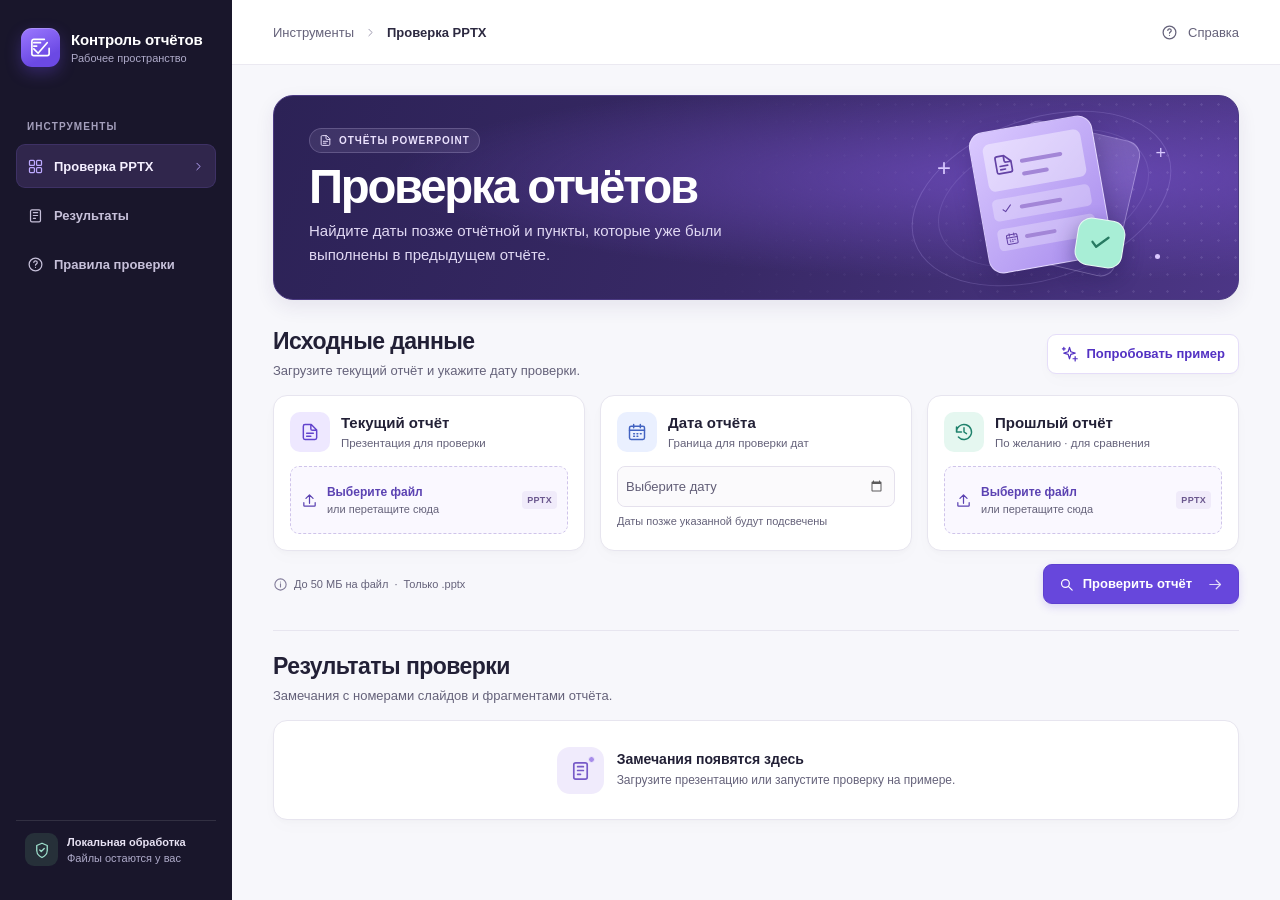
==== Контроль отчётов.html @ 751a4ad4 "Add offline PowerPoint report review tool" ====
<!doctype html>
<html lang="ru">
<head>
  <meta charset="utf-8">
  <meta http-equiv="Content-Security-Policy" content="default-src 'none'; connect-src 'none'; script-src 'sha256-N32vOvZPtybJ+3JKZ0x5IQBNfrmvQlBxA6vQnDsn/Lo=' 'sha256-guZUOxMtVG8axAjBSLu51Pbr4yG8pzBJHx4pkVndAyY=' 'sha256-PibttZZQ6PUr0vAHOK0+ved2ZB+EhBvlBjj4x2EkMNM=' 'sha256-ppg+GyWns87UFIIlRB/pHTzKP+MYL7A2NduscM5mMDg='; style-src 'sha256-43ZGDhK8I2SbNrNu79Yw55/l4Wg43IUhe+WfZuz9qW0='; img-src data:; base-uri 'none'; form-action 'none'">
  <meta name="viewport" content="width=device-width, initial-scale=1">
  <meta name="theme-color" content="#17142a">
  <meta name="description" content="Проверка контрольных сроков, дат и выполненных пунктов в отчётах PowerPoint.">
  <title>Контроль отчётов — проверка PPTX</title>
  <link rel="icon" href="[data-uri]" type="image/svg+xml">
  <style>
:root {
  color-scheme: light;
  font-family: "Inter", "Segoe UI", sans-serif;
  color: #222036;
  background: #f7f7fb;
  --muted: #65627a;
  --purple: #6747dc;
  --purple-dark: #5331c3;
  --line: #e7e5ef;
  --sidebar: #19162b;
  --side-width: 232px;
  --card-shadow: 0 2px 4px #27184905, 0 7px 18px #27184904;
}

*, *::before, *::after { box-sizing: border-box; }
body { margin: 0; min-width: 320px; }
button, input { font: inherit; }
button { cursor: pointer; }
button:disabled { cursor: wait; opacity: .64; }
a { color: inherit; text-decoration: none; }
button, a, input, summary { -webkit-tap-highlight-color: transparent; }
:focus-visible { outline: 3px solid #9375ff; outline-offset: 3px; }
[hidden], .sprite { display: none !important; }
.icon { width: 20px; height: 20px; flex: none; fill: none; stroke: currentColor; stroke-width: 1.75; stroke-linecap: round; stroke-linejoin: round; }
h1, h2, h3, h4, p { margin: 0; }
.skip { position: fixed; z-index: 10; left: 12px; top: 12px; transform: translateY(-150%); padding: 10px 16px; background: white; border-radius: 8px; }
.skip:focus { transform: none; }

.shell { display: grid; grid-template-columns: var(--side-width) minmax(0, 1fr); min-height: 100dvh; }
.sidebar {
  position: sticky;
  top: 0;
  align-self: start;
  min-height: 100dvh;
  display: flex;
  flex-direction: column;
  padding: 28px 16px 22px;
  background: var(--sidebar);
  color: #e5e0f5;
}
.brand { display: flex; align-items: center; gap: 11px; padding: 0 5px; white-space: nowrap; }
.brand-mark { width: 39px; height: 39px; display: grid; place-items: center; border-radius: 11px; color: white; background: linear-gradient(155deg,#9c79ff,#6b49e4 72%); box-shadow: 0 6px 16px #7952ff48, inset 0 1px 0 #ffffff38; }
.brand-mark .icon { width: 23px; height: 23px; }
.brand strong { display: block; font-size: 15px; font-weight: 700; letter-spacing: -.18px; color: #fff; }
.brand small, .sidebar-footer small { display: block; font-size: 11px; margin-top: 4px; color: #afabca; }
.nav-group { margin-top: 54px; }
.nav-group > p { padding-left: 11px; margin-bottom: 12px; font-size: 10px; font-weight: 700; letter-spacing: 1.1px; color: #a5a0bd; }
.nav-group nav { display: grid; gap: 5px; }
.nav-link {
  display: flex;
  align-items: center;
  gap: 10px;
  width: 100%;
  min-height: 44px;
  padding: 0 10px;
  border-radius: 9px;
  border: 1px solid transparent;
  background: transparent;
  color: #c6c0d9;
  text-align: left;
  font-size: 13px;
  font-weight: 550;
}
.nav-link .icon { width: 17px; height: 17px; }
.nav-link:hover { background: #ffffff0a; color: white; }
.nav-link[aria-current] { border-color: #9072ed26; background: #30264c; color: #f4efff; }
.nav-link[aria-current] > .icon:first-child { color: #bdaaff; }
.nav-link .nav-arrow { display: none; width: 13px; height: 13px; margin-left: auto; color: #bdaaff; }
.nav-link[aria-current] .nav-arrow { display: block; }
.sidebar-footer { display: flex; align-items: center; gap: 9px; margin: auto 0 0; padding: 12px 9px; border-top: 1px solid #ffffff1c; }
.sidebar-shield { display: grid; place-items: center; width: 33px; height: 33px; border-radius: 9px; color: #9ee1cd; background: #263039; }
.sidebar-shield .icon { width: 18px; height: 18px; }
.sidebar-footer strong { display: block; font-size: 11px; color: #e7e2f3; }

.workspace { min-width: 0; }
.topbar { display: flex; align-items: center; justify-content: space-between; min-height: 65px; padding: 0 clamp(24px, 3.2vw, 54px); border-bottom: 1px solid #ebe9f1; background: white; }
.breadcrumb, .top-help { display: flex; align-items: center; gap: 10px; color: var(--muted); font-size: 13px; }
.breadcrumb strong { color: #2c2940; font-weight: 650; }
.breadcrumb .icon { width: 13px; height: 13px; color: #9a96ac; }
.top-help { padding: 7px 9px; margin-right: -9px; border: 0; background: transparent; border-radius: 8px; }
.top-help .icon { width: 17px; height: 17px; }
.top-help:hover { background: #f0edfa; color: var(--purple-dark); }
.main-content { max-width: 1380px; padding: 30px clamp(24px, 3.2vw, 54px) 50px; margin: 0 auto; }
.hero {
  position: relative;
  isolation: isolate;
  display: flex;
  min-height: 205px;
  align-items: center;
  overflow: hidden;
  border: 1px solid #4a3982;
  border-radius: 20px;
  padding: 31px 35px;
  background: radial-gradient(ellipse at 82% 40%, #6647b1 0, transparent 60%), linear-gradient(110deg,#2c2256 0%,#382966 50%,#4c3686 100%);
  color: white;
  box-shadow: 0 7px 19px #31215a16;
  scroll-margin-top: 20px;
}
.hero::after { content: ""; position: absolute; inset: 0 0 0 46%; z-index: -1; background: radial-gradient(circle, #e1d6ff 1px, transparent 1.5px) 0 0/17px 17px; mask-image: linear-gradient(100deg, transparent, #0008); opacity: .25; pointer-events: none; }
.hero-copy { max-width: 570px; z-index: 1; }
.hero-label { display: inline-flex; gap: 7px; align-items: center; color: #ece3ff; background: #e9e0ff18; border: 1px solid #e3d5ff35; border-radius: 999px; padding: 5px 9px; font-size: 10px; font-weight: 700; letter-spacing: .95px; }
.hero-label .icon { width: 13px; height: 13px; }
.hero h1 { margin: 10px 0 8px; font-size: clamp(34px, 3.7vw, 55px); line-height: 1.02; font-weight: 750; letter-spacing: -.048em; }
.hero p { max-width: 485px; color: #e1d9f4; font-size: 15px; line-height: 1.6; }
.hero-art { position: absolute; top: 50%; right: 5.5%; width: 279px; height: 194px; transform: translateY(-50%); color: #d8c8ff; pointer-events: none; }
.orbit { position: absolute; border: 1px solid #cbb8ff35; border-radius: 50%; transform: rotate(-19deg); }
.orbit-outer { inset: 17px 9px 16px 1px; }
.orbit-inner { inset: 34px 32px 34px 28px; opacity: .65; }
.art-back { position: absolute; left: 105px; top: 28px; width: 118px; height: 139px; border-radius: 15px; transform: rotate(13deg); border: 1px solid #dacdff64; background: linear-gradient(160deg,#d7c6ff48,#9c7bff16); }
.art-page { position: absolute; left: 72px; top: 22px; width: 125px; height: 143px; display: flex; flex-direction: column; gap: 8px; padding: 12px; border-radius: 15px; transform: rotate(-10deg); border: 1px solid #f0e9ff8c; background: linear-gradient(140deg,#dac9ff,#a78bed); box-shadow: 2px 12px 24px #25164d55; color: #6342a5; }
.art-header { display: flex; flex-wrap: wrap; column-gap: 5px; align-items: center; padding: 9px 7px; min-height: 48px; background: #ffffff67; border-radius: 7px; }
.art-header .icon { width: 23px; height: 23px; }
.art-header i, .art-line i { width: 43px; height: 4px; border-radius: 6px; background: #a386d7; }
.art-header i:last-child { width: 27px; margin: -5px 0 0 28px; }
.art-line { display: flex; gap: 6px; align-items: center; padding: 4px 7px; border-radius: 5px; background: #ffffff46; }
.art-line .icon { width: 14px; height: 14px; }
.art-line:last-child i { width: 32px; }
.art-badge { display: grid; place-items: center; position: absolute; left: 170px; top: 118px; width: 48px; height: 48px; border-radius: 14px; border: 1px solid #ffffffb8; transform: rotate(9deg); color: #277a62; background: #a8eed6; box-shadow: 0 8px 20px #2e235e77; }
.art-badge .icon { width: 26px; height: 26px; stroke-width: 2.15; }
.art-cross { position: absolute; font-size: 24px; font-weight: 300; }
.art-cross-one { left: 31px; top: 53px; }.art-cross-two { right: 19px; top: 42px; font-size: 18px; }
.art-dot { position: absolute; bottom: 36px; right: 25px; width: 5px; height: 5px; border-radius: 50%; background: #dbc8ff; }

.input-section { margin-top: 28px; }
.section-heading { display: flex; align-items: center; justify-content: space-between; gap: 14px; margin-bottom: 15px; }
.section-heading > div { min-width: 0; }
.section-heading h2 { font-size: 23px; line-height: 1.2; font-weight: 740; letter-spacing: -.55px; }
.section-heading p { margin-top: 5px; color: var(--muted); font-size: 13px; line-height: 1.5; overflow-wrap: anywhere; }
.button {
  display: inline-flex;
  gap: 8px;
  align-items: center;
  justify-content: center;
  min-height: 40px;
  border: 1px solid transparent;
  border-radius: 9px;
  padding: 8px 13px;
  white-space: nowrap;
  font-size: 13px;
  line-height: 1.25;
  font-weight: 680;
  transition: background-color .16s ease, box-shadow .16s ease, border-color .16s ease;
}
.button .icon { width: 17px; height: 17px; }
.button-quiet { color: var(--purple-dark); background: #fff; border-color: #e5ddf9; box-shadow: var(--card-shadow); }
.button-quiet:hover { background: #f2ecff; border-color: #cdbaf6; }
.button-primary { color: white; background: var(--purple); border-color: #5e40d0; box-shadow: 0 3px 9px #6747dc36; padding-inline: 14px; }
.button-primary:hover { background: var(--purple-dark); }
.button-primary .run-arrow { margin-left: 7px; opacity: .8; }
.button-plain { color: var(--muted); background: transparent; }
.button-plain:hover { background: #eeebf6; color: #332c50; }
.inputs-grid { display: grid; grid-template-columns: repeat(3, minmax(0,1fr)); gap: 15px; }
.input-card { min-width: 0; padding: 16px; border: 1px solid var(--line); border-radius: 14px; background: white; box-shadow: var(--card-shadow); }
.card-heading { display: flex; gap: 11px; align-items: center; margin-bottom: 14px; }
.card-heading h3 { font-size: 15px; font-weight: 730; line-height: 1.2; }
.card-heading p { margin-top: 4px; color: var(--muted); font-size: 11.5px; line-height: 1.3; }
.tile { display: grid; place-items: center; flex: none; width: 40px; height: 40px; border-radius: 10px; }
.tile-purple { color: #6243cd; background: #eee8ff; }
.tile-blue { color: #4263c1; background: #eaf0ff; }
.tile-teal { color: #1f826c; background: #e5f7f0; }
.tile-orange { color: #a05209; background: #fff1dc; }
.tile-red { color: #b34251; background: #fcebed; }
.file-input { display: none; }
.dropzone, .file-chip {
  display: flex;
  gap: 9px;
  align-items: center;
  width: 100%;
  min-height: 68px;
  padding: 9px 10px;
  border-radius: 9px;
  text-align: left;
}
.dropzone { color: #5b42b2; border: 1px dashed #cfc4ea; background: #faf8ff; }
.dropzone:hover, .dragging .dropzone, .dragging .file-chip { border-color: var(--purple); background: #eee7ff; }
.dropzone strong, .file-chip strong { display: block; font-size: 12px; line-height: 1.25; font-weight: 700; }
.dropzone small, .file-chip small { display: block; color: var(--muted); margin-top: 3px; font-size: 11px; }
.dropzone .drop-icon { width: 17px; height: 17px; }
.format { margin-left: auto; color: #6b588e; background: #f0ebfa; padding: 4px 5px; border-radius: 4px; font-size: 9px; font-weight: 750; letter-spacing: .3px; }
.file-chip { color: #5b42b2; border: 1px solid #dfd5f6; background: #faf8ff; }
.file-chip > span { min-width: 0; flex: 1; }
.file-chip strong { white-space: nowrap; overflow: hidden; text-overflow: ellipsis; }
.icon-button { flex: none; display: grid; place-items: center; width: 30px; height: 30px; padding: 0; border: 0; border-radius: 7px; color: var(--muted); background: transparent; }
.icon-button:hover { color: #3f285f; background: #ebe3fb; }
.icon-button .icon { width: 17px; height: 17px; }
.input-error { margin-top: 8px; color: #a12b42; font-size: 12px; line-height: 1.4; }
.skip-file { margin-top: 5px; padding: 3px 0; border: 0; color: var(--purple-dark); background: transparent; text-decoration: underline; font-size: 12px; }
.has-error { border-color: #ecb9c1; }
.date-wrap { position: relative; }
.date-wrap input {
  width: 100%;
  min-height: 41px;
  padding: 6px 9px;
  border: 1px solid #e5e1ed;
  border-radius: 8px;
  color: #2c2841;
  background: #fbfafc;
  font-size: 13px;
  font-weight: 650;
}
.date-wrap input::-webkit-calendar-picker-indicator { opacity: .63; cursor: pointer; }
.date-placeholder { position: absolute; inset: 1px 34px 1px 1px; display: flex; align-items: center; padding: 0 8px; pointer-events: none; border-radius: 8px; color: #625e77; background: #fbfafc; font-size: 13px; }
.has-value .date-placeholder, .date-wrap:focus-within .date-placeholder { display: none; }
.date-hint { margin-top: 7px; color: var(--muted); font-size: 11px; line-height: 1.4; }
.form-actions { display: flex; align-items: center; justify-content: space-between; gap: 12px; margin-top: 13px; }
.form-actions > p { display: flex; flex-wrap: wrap; gap: 6px; align-items: center; color: var(--muted); font-size: 11px; }
.form-actions > p .icon { width: 15px; height: 15px; color: #817b99; }
.action-buttons { display: flex; align-items: center; gap: 5px; }
.form-status { margin-top: 10px; color: var(--muted); text-align: right; font-size: 12px; }
.form-status.error { color: #a12b42; }
.is-busy .run-arrow { animation: nudge .8s alternate infinite; }
@keyframes nudge { to { transform: translateX(4px); } }

.results-section { margin-top: 26px; padding-top: 22px; border-top: 1px solid var(--line); scroll-margin-top: 18px; }
.empty-state { display: flex; min-height: 100px; align-items: center; justify-content: center; gap: 13px; padding: 16px; border: 1px solid var(--line); border-radius: 14px; background: white; box-shadow: var(--card-shadow); }
.empty-icon { position: relative; display: grid; place-items: center; flex: none; width: 47px; height: 47px; border-radius: 13px; color: #775ac8; background: #f0ebfc; }
.empty-icon .icon { width: 23px; height: 23px; }
.empty-icon i { position: absolute; top: 9px; right: 9px; width: 7px; height: 7px; border: 1px solid #f0ebfc; border-radius: 50%; background: #a78cea; }
.empty-state strong { font-size: 14px; font-weight: 710; }
.empty-state p { margin-top: 4px; color: var(--muted); font-size: 12px; line-height: 1.45; }
.empty-success { margin-top: 13px; }
.empty-success .empty-icon { background: #e5f7f0; color: #23795e; }
.stats-grid { display: grid; grid-template-columns: repeat(4, minmax(0, 1fr)); gap: 11px; }
.stat { display: flex; gap: 10px; align-items: center; min-width: 0; padding: 12px; border: 1px solid var(--line); border-radius: 12px; background: white; box-shadow: var(--card-shadow); }
.stat .tile { width: 37px; height: 37px; }
.stat .icon { width: 18px; height: 18px; }
.stat-content { min-width: 0; }
.stat-content strong { display: block; font-size: 22px; line-height: 1.05; font-variant-numeric: tabular-nums; letter-spacing: -.5px; }
.stat-content span { display: block; margin-top: 4px; color: var(--muted); font-size: 11px; line-height: 1.25; }
.notice { display: flex; gap: 8px; align-items: flex-start; margin-top: 10px; padding: 9px 11px; border: 1px solid #e8e3f4; border-radius: 8px; color: #5e5576; background: #f4f0fb; font-size: 12px; line-height: 1.5; }
.notice .icon { width: 17px; height: 17px; color: #7559ae; }
.results-toolbar { display: flex; flex-wrap: wrap; justify-content: space-between; gap: 10px; margin-top: 17px; }
.filters { display: flex; flex-wrap: wrap; gap: 6px; }
.filter { display: inline-flex; gap: 6px; align-items: center; min-height: 34px; padding: 6px 8px; border: 1px solid var(--line); border-radius: 7px; background: white; color: #544d67; font-size: 11px; font-weight: 650; }
.filter span { padding: 2px 5px; border-radius: 4px; background: #edeaf4; color: #635976; font-size: 10px; font-variant-numeric: tabular-nums; }
.filter:hover, .filter[aria-pressed="true"] { border-color: #d1c0f7; background: #efe8ff; color: var(--purple-dark); }
.filter[aria-pressed="true"] span { background: #e2d6fc; color: var(--purple-dark); }
.search-box { display: flex; align-items: center; gap: 7px; min-height: 34px; padding: 0 8px; border: 1px solid var(--line); border-radius: 7px; color: #665c7e; background: white; }
.search-box:focus-within { outline: 2px solid #9375ff; }
.search-box .icon { width: 15px; height: 15px; }
.search-box input { width: 160px; min-width: 0; border: 0; padding: 5px 0; outline: 0; background: transparent; color: #2e2740; font-size: 12px; }
.findings-count { margin: 11px 0 7px; color: var(--muted); font-size: 11px; }
.slide-group { margin-bottom: 11px; overflow: hidden; border: 1px solid var(--line); border-radius: 11px; background: white; box-shadow: var(--card-shadow); }
.slide-heading { display: flex; gap: 9px; align-items: center; padding: 10px 13px; border-bottom: 1px solid #eeeaf3; background: #fcfbfe; font-size: 13px; line-height: 1.35; }
.slide-number { flex: none; padding: 3px 6px; border-radius: 5px; color: #5e42b0; background: #f0eafd; font-size: 10px; font-weight: 750; }
.slide-title { min-width: 0; overflow-wrap: anywhere; }
.finding { display: flex; align-items: flex-start; gap: 11px; padding: 12px 13px; }
.finding + .finding { border-top: 1px solid #f0edf5; }
.finding .tile { width: 32px; height: 32px; border-radius: 8px; }
.finding .tile .icon { width: 17px; height: 17px; }
.finding-content { flex: 1; min-width: 0; }
.finding-heading { display: flex; flex-wrap: wrap; gap: 4px 8px; align-items: baseline; margin: 1px 0 6px; }
.finding-heading h4 { font-size: 13px; font-weight: 720; }
.finding-subject { color: #6943bd; font-size: 12px; overflow-wrap: anywhere; }
.source { color: var(--muted); font-size: 11px; }
.excerpt { padding: 7px 9px; border: 1px solid #efecf5; border-radius: 6px; color: #484155; background: #faf9fc; font-size: 12px; line-height: 1.6; white-space: pre-wrap; overflow-wrap: anywhere; }
mark { padding: 1px 2px; border-radius: 3px; font-weight: 720; }
.mark-orange { background: #ffe7b6; color: #7b4207; }
.mark-purple { background: #ebdfff; color: #542ba1; }
.mark-red { background: #fbdde4; color: #9e2540; }
.finding-note { margin: 6px 0 0; color: var(--muted); font-size: 11px; }
.evidence { margin-top: 6px; color: #6047a0; font-size: 11px; }
.evidence summary { cursor: pointer; width: fit-content; line-height: 1.6; }
.evidence .icon { width: 12px; height: 12px; margin: 0 4px; vertical-align: -2px; }
.evidence-text { margin-top: 5px; padding: 6px 8px; border-left: 2px solid #daccf7; color: #514764; background: #f9f6fd; overflow-wrap: anywhere; }

dialog { width: min(540px, calc(100% - 30px)); max-height: 90dvh; padding: 0; border: 1px solid var(--line); border-radius: 17px; color: #272139; box-shadow: 0 18px 80px #22183150; }
dialog::backdrop { background: #17132675; }
.dialog-heading { display: flex; gap: 11px; align-items: center; padding: 16px 20px; border-bottom: 1px solid var(--line); }
.dialog-heading h2 { flex: 1; font-size: 19px; }
.dialog-body { display: grid; gap: 6px; padding: 15px 20px; }
.dialog-body h3 { font-size: 14px; }
.dialog-body p { margin-bottom: 7px; color: #575168; font-size: 13px; line-height: 1.55; }
.dialog-actions { display: flex; justify-content: flex-end; padding: 0 20px 16px; }

@media (max-width: 1180px) {
  :root { --side-width: 201px; }
  .sidebar { padding-inline: 12px; }
  .hero-art { right: 2%; }
  .hero-copy { max-width: 72%; }
  .input-card { padding: 13px; }
  .format { display: none; }
}
@media (max-width: 930px) {
  :root { --side-width: 62px; }
  .sidebar { padding-inline: 8px; }
  .brand { justify-content: center; padding: 0; }
  .brand > span + span, .nav-group > p, .nav-link span, .nav-link[aria-current] .nav-arrow, .sidebar-footer > span + span { display: none; }
  .nav-link { justify-content: center; padding: 0; }
  .sidebar-footer { justify-content: center; padding-inline: 0; }
  .hero-art { transform: translateY(-50%) scale(.88); transform-origin: right center; }
}
@media (max-width: 700px) {
  .shell { display: block; }
  .sidebar { display: none; }
  .topbar { min-height: 53px; padding-inline: 16px; }
  .main-content { padding: 18px 16px 30px; }
  .hero { min-height: 171px; padding: 22px 19px; border-radius: 15px; }
  .hero-art { right: -14px; opacity: .7; transform: translateY(-50%) scale(.65); }
  .hero h1 { font-size: 36px; }
  .hero p { font-size: 13px; }
  .inputs-grid { grid-template-columns: repeat(2,minmax(0,1fr)); gap: 10px; }
  #previous-card { grid-column: 1/-1; }
  .stats-grid { grid-template-columns: repeat(2,minmax(0,1fr)); gap: 7px; }
}
@media (max-width: 460px) {
  .hero-art { display: none; }
  .hero-copy { max-width: 100%; }
  .inputs-grid { grid-template-columns: minmax(0,1fr); }
  .section-heading { align-items: flex-start; flex-wrap: wrap; }
  .section-heading h2 { font-size: 21px; }
  .form-actions { align-items: flex-end; flex-wrap: wrap; }
  .action-buttons { margin-left: auto; }
  .format { display: inline; }
}
@media (prefers-reduced-motion: reduce) {
  *, *::before, *::after { transition: none !important; animation: none !important; }
}
</style>
</head>
<body>
  <svg class="sprite" xmlns="http://www.w3.org/2000/svg" aria-hidden="true">
    <symbol id="logo" viewBox="0 0 24 24"><path d="M5 13.5 9.5 18 19 7M5 7h7M5 10.5h3"/><path d="M16 3.5H5a2 2 0 0 0-2 2v13a2 2 0 0 0 2 2h14a2 2 0 0 0 2-2V13"/></symbol>
    <symbol id="dashboard" viewBox="0 0 24 24"><rect x="3.5" y="3.5" width="7" height="7" rx="1.4"/><rect x="13.5" y="3.5" width="7" height="7" rx="1.4"/><rect x="3.5" y="13.5" width="7" height="7" rx="1.4"/><rect x="13.5" y="13.5" width="7" height="7" rx="1.4"/></symbol>
    <symbol id="results-icon" viewBox="0 0 24 24"><rect x="5" y="4" width="14" height="17" rx="2"/><path d="M9 8h6M9 12h6M9 16h3"/></symbol>
    <symbol id="help" viewBox="0 0 24 24"><circle cx="12" cy="12" r="9"/><path d="M9.6 9a2.4 2.4 0 0 1 4.8.4c0 1.7-2.4 1.9-2.4 3.6m0 3h.01"/></symbol>
    <symbol id="shield" viewBox="0 0 24 24"><path d="M12 22s7-3 7-9.5V6l-7-3-7 3v6.5C5 19 12 22 12 22Z"/><path d="m9 12 2 2 4-4"/></symbol>
    <symbol id="chevron" viewBox="0 0 24 24"><path d="m9 6 6 6-6 6"/></symbol>
    <symbol id="chevron-down" viewBox="0 0 24 24"><path d="m6 9 6 6 6-6"/></symbol>
    <symbol id="file" viewBox="0 0 24 24"><path d="M13.5 3H6a2 2 0 0 0-2 2v14a2 2 0 0 0 2 2h12a2 2 0 0 0 2-2V9.5ZM13 3v5a2 2 0 0 0 2 2h5M8 13.5h8M8 17h5"/></symbol>
    <symbol id="history" viewBox="0 0 24 24"><path d="M3 12a9 9 0 1 1 2.3 6M3 6v6h6m3-5v5l3 2"/></symbol>
    <symbol id="calendar" viewBox="0 0 24 24"><rect x="3" y="5" width="18" height="16" rx="2"/><path d="M16 3v4M8 3v4M3 10h18m-13 4h1m3 0h1m3 0h1m-9 3h1m3 0h1"/></symbol>
    <symbol id="upload" viewBox="0 0 24 24"><path d="M12 16V4M7 9l5-5 5 5M4 15v4a1 1 0 0 0 1 1h14a1 1 0 0 0 1-1v-4"/></symbol>
    <symbol id="spark" viewBox="0 0 24 24"><path d="m12 2 1.9 6.1L20 10l-6.1 1.9L12 18l-1.9-6.1L4 10l6.1-1.9L12 2ZM20 15v6m-3-3h6M4 2v4M2 4h4"/></symbol>
    <symbol id="arrow" viewBox="0 0 24 24"><path d="M4 12h15m-6-6 6 6-6 6"/></symbol>
    <symbol id="check" viewBox="0 0 24 24"><path d="m5 12 4 4L19 6"/></symbol>
    <symbol id="close" viewBox="0 0 24 24"><path d="m6 6 12 12M6 18 18 6"/></symbol>
    <symbol id="search" viewBox="0 0 24 24"><circle cx="10.5" cy="10.5" r="5.5"/><path d="m15 15 5 5"/></symbol>
    <symbol id="download" viewBox="0 0 24 24"><path d="M12 3v12m-5-5 5 5 5-5M4 16v4h16v-4"/></symbol>
    <symbol id="warning" viewBox="0 0 24 24"><path d="M10.3 4.5a2 2 0 0 1 3.4 0l7.1 12.2a2 2 0 0 1-1.7 3H4.9a2 2 0 0 1-1.7-3ZM12 9v4m0 3.5h.01"/></symbol>
    <symbol id="repeat" viewBox="0 0 24 24"><path d="M19 10V7a2 2 0 0 0-2-2H5m3-3L5 5l3 3m-3 6v3a2 2 0 0 0 2 2h12m-3-3 3 3-3 3"/></symbol>
    <symbol id="slides" viewBox="0 0 24 24"><rect x="6.5" y="6.5" width="14" height="14" rx="2"/><path d="M16 3.5H5.5a2 2 0 0 0-2 2V16M10 11h7m-7 4h5"/></symbol>
    <symbol id="external" viewBox="0 0 24 24"><path d="M6 18 18 6M8 6h10v10"/></symbol>
    <symbol id="info" viewBox="0 0 24 24"><circle cx="12" cy="12" r="9"/><path d="M12 11v5m0-8h.01"/></symbol>
  </svg>
  <a class="skip" href="#main">К основному содержанию</a>
  <div class="shell">
    <aside class="sidebar" aria-label="Меню">
      <a class="brand" href="#check" aria-label="Контроль отчётов">
        <span class="brand-mark"><svg class="icon"><use href="#logo"/></svg></span>
        <span><strong>Контроль отчётов</strong><small>Рабочее пространство</small></span>
      </a>
      <div class="nav-group">
        <p>ИНСТРУМЕНТЫ</p>
        <nav aria-label="Разделы">
          <a class="nav-link" href="#check" aria-label="Проверка PPTX" aria-current="location"><svg class="icon"><use href="#dashboard"/></svg><span>Проверка PPTX</span><svg class="icon nav-arrow"><use href="#chevron"/></svg></a>
          <a class="nav-link" href="#results" aria-label="Результаты"><svg class="icon"><use href="#results-icon"/></svg><span>Результаты</span><svg class="icon nav-arrow"><use href="#chevron"/></svg></a>
          <button class="nav-link" type="button" data-help aria-label="Правила проверки"><svg class="icon"><use href="#help"/></svg><span>Правила проверки</span></button>
        </nav>
      </div>
      <div class="sidebar-footer">
        <span class="sidebar-shield"><svg class="icon"><use href="#shield"/></svg></span>
        <span><strong>Локальная обработка</strong><small>Файлы остаются у вас</small></span>
      </div>
    </aside>

    <div class="workspace">
      <header class="topbar">
        <div class="breadcrumb"><span>Инструменты</span><svg class="icon"><use href="#chevron"/></svg><strong>Проверка PPTX</strong></div>
        <button class="top-help" type="button" data-help><svg class="icon"><use href="#help"/></svg><span>Справка</span></button>
      </header>
      <main id="main" class="main-content">
        <section id="check" class="hero" aria-labelledby="page-title">
          <div class="hero-copy">
            <span class="hero-label"><svg class="icon"><use href="#file"/></svg> ОТЧЁТЫ POWERPOINT</span>
            <h1 id="page-title">Проверка отчётов</h1>
            <p>Найдите даты позже отчётной и пункты, которые уже были выполнены в предыдущем отчёте.</p>
          </div>
          <div class="hero-art" aria-hidden="true">
            <div class="orbit orbit-outer"></div><div class="orbit orbit-inner"></div>
            <span class="art-cross art-cross-one">+</span><span class="art-cross art-cross-two">+</span><span class="art-dot"></span>
            <div class="art-back"></div>
            <div class="art-page">
              <span class="art-header"><svg class="icon"><use href="#file"/></svg><i></i><i></i></span>
              <span class="art-line"><svg class="icon"><use href="#check"/></svg><i></i></span>
              <span class="art-line"><svg class="icon"><use href="#calendar"/></svg><i></i></span>
            </div>
            <div class="art-badge"><svg class="icon"><use href="#check"/></svg></div>
          </div>
        </section>

        <section class="input-section" aria-labelledby="inputs-title">
          <div class="section-heading">
            <div><h2 id="inputs-title">Исходные данные</h2><p>Загрузите текущий отчёт и укажите дату проверки.</p></div>
            <button id="demo" class="button button-quiet" type="button"><svg class="icon"><use href="#spark"/></svg> Попробовать пример</button>
          </div>
          <form id="review-form">
            <div class="inputs-grid">
              <div class="input-card" id="current-card">
                <div class="card-heading">
                  <span class="tile tile-purple"><svg class="icon"><use href="#file"/></svg></span>
                  <div><h3 id="current-title">Текущий отчёт</h3><p>Презентация для проверки</p></div>
                </div>
                <input class="file-input" type="file" id="current-file" accept=".pptx,application/vnd.openxmlformats-officedocument.presentationml.presentation" aria-labelledby="current-title">
                <button type="button" class="dropzone" id="current-drop" aria-label="Выбрать текущий отчёт">
                  <svg class="icon drop-icon"><use href="#upload"/></svg>
                  <span><strong>Выберите файл</strong><small>или перетащите сюда</small></span>
                  <span class="format">PPTX</span>
                </button>
                <div class="file-chip" id="current-chip" hidden>
                  <svg class="icon"><use href="#file"/></svg><span><strong id="current-name"></strong><small id="current-meta"></small></span>
                  <button class="icon-button" type="button" id="current-remove" aria-label="Удалить текущий отчёт"><svg class="icon"><use href="#close"/></svg></button>
                </div>
                <p class="input-error" id="current-error" role="alert" hidden></p>
              </div>

              <div class="input-card" id="date-card">
                <div class="card-heading">
                  <span class="tile tile-blue"><svg class="icon"><use href="#calendar"/></svg></span>
                  <div><h3><label for="report-date">Дата отчёта</label></h3><p>Граница для проверки дат</p></div>
                </div>
                <div class="date-wrap">
                  <input type="date" id="report-date" min="1900-01-01" max="9999-12-31" required aria-describedby="date-hint">
                  <span class="date-placeholder" aria-hidden="true">Выберите дату</span>
                </div>
                <p class="date-hint" id="date-hint">Даты позже указанной будут подсвечены</p>
              </div>

              <div class="input-card" id="previous-card">
                <div class="card-heading">
                  <span class="tile tile-teal"><svg class="icon"><use href="#history"/></svg></span>
                  <div><h3 id="previous-title">Прошлый отчёт</h3><p>По желанию · для сравнения</p></div>
                </div>
                <input class="file-input" type="file" id="previous-file" accept=".pptx,application/vnd.openxmlformats-officedocument.presentationml.presentation" aria-labelledby="previous-title">
                <button type="button" class="dropzone" id="previous-drop" aria-label="Выбрать прошлый отчёт">
                  <svg class="icon drop-icon"><use href="#upload"/></svg>
                  <span><strong>Выберите файл</strong><small>или перетащите сюда</small></span>
                  <span class="format">PPTX</span>
                </button>
                <div class="file-chip" id="previous-chip" hidden>
                  <svg class="icon"><use href="#file"/></svg><span><strong id="previous-name"></strong><small id="previous-meta"></small></span>
                  <button class="icon-button" type="button" id="previous-remove" aria-label="Удалить прошлый отчёт"><svg class="icon"><use href="#close"/></svg></button>
                </div>
                <p class="input-error" id="previous-error" role="alert" hidden></p>
                <button id="previous-skip" class="skip-file" type="button" hidden>Пропустить сравнение</button>
              </div>
            </div>
            <div class="form-actions">
              <p><svg class="icon"><use href="#info"/></svg> До 50 МБ на файл <span aria-hidden="true">·</span> Только .pptx</p>
              <div class="action-buttons">
                <button id="reset" type="button" class="button button-plain" hidden>Сбросить</button>
                <button id="run" type="submit" class="button button-primary"><svg class="icon"><use href="#search"/></svg> Проверить отчёт <svg class="icon run-arrow"><use href="#arrow"/></svg></button>
              </div>
            </div>
            <p id="form-status" class="form-status" role="status" hidden></p>
          </form>
        </section>

        <section id="results" class="results-section" aria-labelledby="results-title">
          <div class="section-heading">
            <div><h2 id="results-title" tabindex="-1">Результаты проверки</h2><p id="results-caption">Замечания с номерами слайдов и фрагментами отчёта.</p></div>
            <button id="export" class="button button-quiet" type="button" hidden><svg class="icon"><use href="#download"/></svg> Скачать CSV</button>
          </div>
          <div class="empty-state" id="initial-results">
            <span class="empty-icon"><svg class="icon"><use href="#results-icon"/></svg><i></i></span>
            <div><strong>Замечания появятся здесь</strong><p>Загрузите презентацию или запустите проверку на примере.</p></div>
          </div>
          <div id="report-results" hidden></div>
        </section>
      </main>
    </div>
  </div>

  <dialog id="help-dialog" aria-labelledby="help-title">
    <div class="dialog-heading"><span class="tile tile-purple"><svg class="icon"><use href="#help"/></svg></span><h2 id="help-title">Правила проверки</h2><form method="dialog"><button class="icon-button" aria-label="Закрыть справку"><svg class="icon"><use href="#close"/></svg></button></form></div>
    <div class="dialog-body">
      <h3>Даты</h3>
      <p>Проверяются даты в тексте слайдов и таблицах. Поддерживаются форматы 12.11.2026, 12/11/26, 2026-11-12 и 12 ноября 2026. Для дат без года рядом с «КС», «Срок» или «Дата», в столбце сроков или с названием месяца используется год отчёта. Двузначный год считается годом XXI века.</p>
      <h3>Выполненные пункты</h3>
      <p>Загрузите прошлый отчёт, чтобы найти повторные пункты со статусом «Выполнено», «Завершено», «Исполнено» или «Закрыто». Сравнение идёт по ID либо по точному названию без учёта регистра и знаков препинания. Для таблиц желательно использовать отдельные столбцы «ID», «Задача» и «Статус».</p>
      <h3>Область проверки</h3>
      <p>Инструмент читает редактируемый текст слайдов и таблиц. Текст на изображениях, в диаграммах, SmartArt и заметках PowerPoint требует ручной проверки.</p>
    </div>
    <form class="dialog-actions" method="dialog"><button class="button button-primary">Готово</button></form>
  </dialog>
<script>
(function () {
  'use strict';

  const decoder = new TextDecoder('utf-8', { fatal: true });
  const parser = new DOMParser();
  const maxXmlSize = 8 * 1024 * 1024;
  const maxTotalXmlSize = 48 * 1024 * 1024;

  function archiveError() {
    return new Error('Не удалось прочитать структуру PPTX. Откройте файл в PowerPoint и сохраните его заново.');
  }

  function indexArchive(buffer) {
    const view = new DataView(buffer);
    let end = view.byteLength - 22;
    for (; end >= Math.max(0, view.byteLength - 65557); end--) {
      if (view.getUint32(end, true) === 0x06054b50 && end + 22 + view.getUint16(end + 20, true) === view.byteLength) break;
    }
    if (end < Math.max(0, view.byteLength - 65557)) throw archiveError();
    const count = view.getUint16(end + 10, true);
    const start = view.getUint32(end + 16, true);
    const directoryEnd = start + view.getUint32(end + 12, true);
    if (view.getUint32(end + 4, true) || view.getUint16(end + 8, true) !== count || directoryEnd > end) throw archiveError();

    const entries = new Map();
    let offset = start;
    for (let i = 0; i < count; i++) {
      if (offset + 46 > directoryEnd || view.getUint32(offset, true) !== 0x02014b50) throw archiveError();
      const nameSize = view.getUint16(offset + 28, true);
      const next = offset + 46 + nameSize + view.getUint16(offset + 30, true) + view.getUint16(offset + 32, true);
      if (next > directoryEnd) throw archiveError();
      const name = new TextDecoder().decode(new Uint8Array(buffer, offset + 46, nameSize));
      entries.set(name, {
        flags: view.getUint16(offset + 8, true),
        method: view.getUint16(offset + 10, true),
        compressedSize: view.getUint32(offset + 20, true),
        size: view.getUint32(offset + 24, true),
        offset: view.getUint32(offset + 42, true)
      });
      offset = next;
    }

    let totalSize = 0;
    return async function readXml(name) {
      const entry = entries.get(name);
      if (!entry || entry.flags & 1 || entry.offset + 30 > start || view.getUint32(entry.offset, true) !== 0x04034b50) throw archiveError();
      totalSize += entry.size;
      if (entry.size > maxXmlSize || totalSize > maxTotalXmlSize) throw new Error('В презентации слишком много текстовых данных. Разделите её на несколько файлов.');
      const dataOffset = entry.offset + 30 + view.getUint16(entry.offset + 26, true) + view.getUint16(entry.offset + 28, true);
      if (dataOffset + entry.compressedSize > start) throw archiveError();
      const compressed = new Uint8Array(buffer, dataOffset, entry.compressedSize);
      let data = compressed;
      if (entry.method === 8) {
        let inflater;
        try {
          inflater = new DecompressionStream('deflate-raw');
        } catch {
          throw new Error('Для открытия PPTX нужен актуальный Chrome, Edge, Firefox или Safari.');
        }
        const reader = new Blob([compressed]).stream().pipeThrough(inflater).getReader();
        data = new Uint8Array(entry.size);
        let written = 0;
        while (true) {
          const { done, value } = await reader.read();
          if (done) break;
          if (written + value.length > data.length) {
            await reader.cancel();
            throw archiveError();
          }
          data.set(value, written);
          written += value.length;
        }
        if (written !== data.length) throw archiveError();
      } else if (entry.method !== 0 || data.length !== entry.size) {
        throw archiveError();
      }
      let xml;
      try {
        const utf16 = data[0] === 0xff && data[1] === 0xfe ? 'utf-16le' : data[0] === 0xfe && data[1] === 0xff ? 'utf-16be' : '';
        xml = (utf16 ? new TextDecoder(utf16, { fatal: true }) : decoder).decode(data);
      } catch {
        throw archiveError();
      }
      if (/<!DOCTYPE/i.test(xml)) throw archiveError();
      const doc = parser.parseFromString(xml, 'application/xml');
      if (doc.getElementsByTagNameNS('*', 'parsererror').length) throw archiveError();
      return doc.documentElement;
    };
  }

  function children(node, name) {
    return Array.from(node?.children || []).filter(child => child.localName === name);
  }

  function first(node, name) {
    return children(node, name)[0];
  }

  function resolvePart(base, target) {
    const url = new URL(target, 'https://pptx.invalid/' + base);
    if (url.origin !== 'https://pptx.invalid' || url.search || url.hash) throw archiveError();
    return decodeURIComponent(url.pathname.slice(1));
  }

  function readParagraph(node) {
    return Array.from(node.children, child => {
      if (child.localName === 'br') return '\n';
      if (child.localName === 'tab') return '\t';
      if (['r', 'fld'].includes(child.localName)) return first(child, 't')?.textContent || '';
      return '';
    }).join('').trim();
  }

  function readText(body) {
    return children(body, 'p').flatMap(p => readParagraph(p).split('\n')).map(text => text.trim()).filter(Boolean);
  }

  function makeSlide(root, number) {
    const tree = first(first(root, 'cSld'), 'spTree');
    if (root.localName !== 'sld' || !tree) throw archiveError();
    const blocks = [];
    const tables = [];
    let title = '';
    let titleBlock;

    function visit(container) {
      for (const shape of container.children) {
        if (shape.localName === 'grpSp' || shape.localName === 'Choice' || shape.localName === 'Fallback') {
          visit(shape);
        } else if (shape.localName === 'AlternateContent') {
          const branch = first(shape, 'Choice') || first(shape, 'Fallback');
          if (branch) visit(branch);
        } else if (shape.localName === 'sp' || shape.localName === 'cxnSp') {
          const lines = readText(first(shape, 'txBody'));
          if (!lines.length) continue;
          const properties = first(first(shape, 'nvSpPr'), 'nvPr');
          const type = first(properties, 'ph')?.getAttribute('type');
          const block = { lines };
          if (!title && (type === 'title' || type === 'ctrTitle')) {
            title = lines.join(' ');
            titleBlock = block;
          }
          blocks.push(block);
        } else if (shape.localName === 'graphicFrame') {
          const table = first(first(first(shape, 'graphic'), 'graphicData'), 'tbl');
          if (!table) continue;
          const rows = children(table, 'tr').map(row => children(row, 'tc').map(cell => {
            const merged = ['hMerge', 'vMerge'].some(key => ['1', 'true'].includes(cell.getAttribute(key)));
            return merged ? '' : readText(first(cell, 'txBody')).join(' ');
          }));
          tables.push(rows);
        }
      }
    }

    visit(tree);
    if (!title && blocks.length && blocks[0].lines.length === 1 && blocks[0].lines[0].length <= 100) {
      title = blocks[0].lines[0];
    }
    return { number, title, blocks, tables, titleBlock };
  }

  async function read(file) {
    if (!/\.pptx$/i.test(file.name)) throw new Error('Выберите файл с расширением .pptx.');
    if (file.size > 50 * 1024 * 1024) throw new Error('Максимальный размер одного файла — 50 МБ.');
    try {
      const readXml = indexArchive(await file.arrayBuffer());
      const packageRelationships = await readXml('_rels/.rels');
      const office = children(packageRelationships, 'Relationship').find(rel => rel.getAttribute('Type')?.endsWith('/officeDocument'));
      if (!office || office.getAttribute('TargetMode') === 'External') throw archiveError();
      const part = resolvePart('', office.getAttribute('Target'));
      const presentation = await readXml(part);
      if (presentation.localName !== 'presentation') throw archiveError();
      const order = children(first(presentation, 'sldIdLst'), 'sldId');
      if (!order.length) throw new Error('В презентации нет слайдов.');
      if (order.length > 1000) throw new Error('Можно проверить до 1000 слайдов за один раз.');
      const separator = part.lastIndexOf('/') + 1;
      const relationships = await readXml(part.slice(0, separator) + '_rels/' + part.slice(separator) + '.rels');
      const slidesById = new Map(children(relationships, 'Relationship')
        .filter(rel => rel.getAttribute('Type')?.endsWith('/slide') && rel.getAttribute('TargetMode') !== 'External')
        .map(rel => [rel.getAttribute('Id'), rel.getAttribute('Target')]));
      const slides = [];
      for (const [index, entry] of order.entries()) {
        const relId = Array.from(entry.attributes).find(attr => attr.localName === 'id' && attr.namespaceURI?.endsWith('/relationships'));
        const target = slidesById.get(relId?.value);
        if (!target) throw archiveError();
        slides.push(makeSlide(await readXml(resolvePart(part, target)), index + 1));
      }
      return slides;
    } catch (error) {
      if (error instanceof RangeError || error instanceof TypeError || error instanceof DOMException) throw archiveError();
      throw error;
    }
  }

  window.Pptx = { read };
})();
</script>
<script>
(function () {
  'use strict';

  const monthNames = [
    'января|январь|янв', 'февраля|февраль|фев', 'марта|март|мар',
    'апреля|апрель|апр', 'мая|май', 'июня|июнь|июн', 'июля|июль|июл',
    'августа|август|авг', 'сентября|сентябрь|сент|сен', 'октября|октябрь|окт',
    'ноября|ноябрь|ноя', 'декабря|декабрь|дек'
  ];
  const months = new Map(monthNames.flatMap((names, i) => names.split('|').map(name => [name, i + 1])));
  const writtenMonth = [...months.keys()].join('|');
  const datePattern = new RegExp(
    '(?<![\\p{L}\\p{N}])(?:' +
    '(?<isoYear>\\d{4})(?<isoSep>[-./])(?<isoMonth>\\d{1,2})\\k<isoSep>(?<isoDay>\\d{1,2})' +
    '|(?<day>\\d{1,2})(?<sep>[./-])(?<month>\\d{1,2})\\k<sep>(?<year>\\d{4}|\\d{2})' +
    '|(?<wordDay>\\d{1,2})\\s+(?<wordMonth>' + writtenMonth + ')(?![а-яё])(?:\\.?\\s+(?<wordYear>\\d{4}|\\d{2})(?!\\d))?' +
    ')(?!\\d|[./-]\\d)', 'giu'
  );
  const shortDatePattern = /(?<![\p{L}\p{N}./-])(\d{1,2})[./](\d{1,2})(?!\d|[./-]\d)/gu;
  const dateContext = /(?:^|[^\p{L}])(?:кс|срок(?:и|а)?|дата(?:ы)?|дедлайн)(?=$|[^\p{L}])/iu;
  const idHeader = /^(?:id|идентификатор|код|№|n\s*o\.?|номер|№\s*(?:п\/п|пункта|задачи))$/iu;
  const titleHeader = /^(?:наименование(?:\s+(?:мероприятия|пункта|задачи|работы))?|описание|мероприятие|пункт|задача|вопрос|действие|работа|тема|название|содержание|поручение)$/iu;
  const statusHeader = /^(?:статус(?:\s+(?:исполнения|выполнения))?|состояние|ход\s+выполнения)$/iu;
  const deadlineHeader = /^(?:кс|контрольный\s+срок(?:\s*\(кс\))?|срок(?:\s+выполнения)?|дата(?:\s+выполнения)?|дедлайн)$/iu;
  const statusLabel = /^(?:статус(?:\s+(?:исполнения|выполнения))?|состояние)\s*[:–—-]\s*/iu;
  const completedStatus = /^(?:выполнено|выполнен[аы]?|завершено|заверш[её]н[аы]?|исполнено|исполнен[аы]?|закрыто|закрыт[аы]?)(?=$|[\s.,;:–—()])/iu;
  const otherStatus = /^(?:не\s+выполнено|в\s+работе|в\s+процессе|выполняется|открыто|планируется|просрочено|отложено|отменено|на\s+согласовании|не\s+начато)(?=$|[\s.,;:–—()])/iu;
  const metadata = /^(?:(?:контрольный\s+)?срок|кс|дата|ответственный|исполнитель|примечание|комментарий|прогресс|статус)\s*[:–—]/iu;
  const idLabel = /^(?:id|код|№|идентификатор|номер(?:\s+(?:пункта|задачи))?)\s*[:№]?\s*([\p{L}\d][\p{L}\d._/-]*)(?=$|\s)/iu;
  const itemLabel = /^(?:наименование|пункт|задача|мероприятие|поручение|описание)\s*[:–—]\s*/iu;

  function dateValue(year, month, day) {
    if (year < 1900 || year > 9999 || month < 1 || month > 12 || day < 1 || day > 31) return null;
    const date = new Date(Date.UTC(year, month - 1, day));
    return date.getUTCMonth() === month - 1 && date.getUTCDate() === day ? year * 10000 + month * 100 + day : null;
  }

  function expandYear(value, fallback) {
    if (!value) return fallback;
    return value.length === 2 ? 2000 + Number(value) : Number(value);
  }

  function extractDates(text, year, allowShort = false) {
    const dates = [];
    for (const match of text.matchAll(datePattern)) {
      const group = match.groups;
      const explicitYear = group.isoYear || group.year || group.wordYear;
      const month = Number(group.isoMonth || group.month) || months.get(group.wordMonth?.toLocaleLowerCase('ru'));
      const day = Number(group.isoDay || group.day || group.wordDay);
      dates.push({ raw: match[0], start: match.index, value: dateValue(expandYear(explicitYear, year), month || 0, day), assumed: !explicitYear });
    }
    if (allowShort || dateContext.test(text)) {
      for (const match of text.matchAll(shortDatePattern)) {
        dates.push({ raw: match[0], start: match.index, value: dateValue(year, Number(match[2]), Number(match[1])), assumed: true });
      }
    }
    return dates.sort((a, b) => a.start - b.start);
  }

  function clean(text) {
    return text.normalize('NFKC').toLocaleLowerCase('ru').replaceAll('ё', 'е').replace(/[^\p{L}\p{N}]+/gu, ' ').trim();
  }

  function status(text) {
    const value = text.trim().replace(/^[✓✔✅☑●•]\s*/u, '').replace(statusLabel, '');
    if (completedStatus.test(value)) {
      const rest = value.replace(completedStatus, '').trim();
      if (/^[\p{L}]/u.test(rest) && !/^\d+\s/u.test(rest)) return null;
      return 'done';
    }
    if (otherStatus.test(value)) return 'open';
    return null;
  }

  function stripTitle(text) {
    return text.trim().replace(/^[•●▪]\s*/u, '').replace(itemLabel, '')
      .replace(/^(?:№\s*)?\d{1,4}[.)]\s+/u, '').trim();
  }

  function makeItem(rawTitle, id, state, slide, source, excerpt, row) {
    const title = stripTitle(rawTitle || '');
    const key = clean(title);
    if (!id && (!/\p{L}/u.test(key) || key.length < 3)) return null;
    return { title: title || id, key, id: id ? id.normalize('NFKC').toLocaleUpperCase('ru').trim() : '', state, slide, source, excerpt, row };
  }

  function headerFor(row) {
    const names = row.map(text => text.trim().replace(/[:.]+$/, ''));
    const id = names.findIndex(name => idHeader.test(name));
    const title = names.findIndex(name => titleHeader.test(name));
    const state = names.findIndex(name => statusHeader.test(name));
    const deadlines = names.map(name => deadlineHeader.test(name));
    if (state === -1 && !(title !== -1 && (id !== -1 || deadlines.some(Boolean)))) return null;
    return { id, numbered: id >= 0 && !/^(?:id|идентификатор|код)$/iu.test(names[id]), title, state, deadlines };
  }

  function guessTitle(cells, excluded, year) {
    return cells.filter((text, i) => i !== excluded && text.length >= 3 && /\p{L}/u.test(text)
      && !status(text) && !metadata.test(text) && !extractDates(text, year).some(date => date.raw === text))
      .sort((a, b) => b.length - a.length)[0] || '';
  }

  function scanSlide(slide, limit, year) {
    const items = [];
    const findings = [];
    let datesChecked = 0;
    let textFound = false;

    function checkText(text, source, shortDates) {
      if (!text) return;
      textFound = true;
      for (const date of extractDates(text, year, shortDates)) {
        datesChecked++;
        if (date.value !== null && date.value <= limit) continue;
        findings.push({
          type: date.value === null ? 'invalid' : 'date',
          slide: slide.number, slideTitle: slide.title, source, excerpt: text,
          subject: date.raw, start: date.start, assumed: date.assumed
        });
      }
    }

    for (const [tableIndex, rows] of slide.tables.entries()) {
      let header;
      for (const [rowIndex, cells] of rows.entries()) {
        const source = 'Таблица ' + (tableIndex + 1) + ' · строка ' + (rowIndex + 1);
        for (const [index, text] of cells.entries()) {
          checkText(text, source + ' · столбец ' + (index + 1), header?.deadlines[index]);
        }
        const detectedHeader = headerFor(cells);
        if (detectedHeader) {
          header = detectedHeader;
          continue;
        }
        const stateIndex = header?.state >= 0 ? header.state : cells.findIndex(cell => status(cell));
        const state = status(cells[stateIndex] || '');
        const idText = header?.id >= 0 ? cells[header.id] || '' : '';
        const id = header?.numbered && /^\d+\.?$/.test(idText) ? '' : idText;
        const title = header?.title >= 0 ? cells[header.title] : guessTitle(cells, stateIndex, year);
        const item = makeItem(title, id, state, slide.number, source, cells.filter(Boolean).join(' · '), true);
        if (item) items.push(item);
      }
    }

    let standaloneTitle = '';
    let standaloneId = '';
    let itemCount = 0;
    for (const [index, block] of slide.blocks.entries()) {
      const source = block === slide.titleBlock ? 'Заголовок слайда' : 'Текстовый блок ' + (index + 1);
      for (const [i, line] of block.lines.entries()) {
        checkText(line, source, i > 0 && dateContext.test(block.lines[i - 1]) && /^[\d./\s]+$/u.test(line));
      }
      if (block === slide.titleBlock) continue;

      let title = standaloneTitle;
      let id = standaloneId;
      for (const [lineIndex, line] of block.lines.entries()) {
        const inline = line.match(/^(.+?)(?:\s+[-–—]\s+|\s*[|·;]\s*|\t+)(.+)$/u)
          || line.match(/^(.+?)\s+\(([^()]+)\)$/u);
        const inlineState = inline && status(inline[2]);
        const state = inlineState || status(line);
        if (state) {
          const name = inlineState ? inline[1] : title || slide.title;
          const item = makeItem(name, id, state, slide.number, source,
            inlineState ? line : [name, line].filter(Boolean).join(' · '), false);
          if (item) {
            items.push(item);
            itemCount++;
          }
          title = '';
          id = '';
          continue;
        }
        const identifier = line.match(idLabel);
        if (identifier) {
          id = identifier[1];
          const afterId = line.slice(identifier[0].length).replace(/^\s*[-–—:]\s*/u, '').trim();
          if (afterId) title = afterId;
        } else if (!metadata.test(line) && !extractDates(line, year).some(date => date.raw === line)) {
          if (!title || lineIndex === 0 || itemLabel.test(line) || /^(?:[•●▪]|\d+[.)]\s)/u.test(line)) title = line;
          if (!id) {
            const candidate = makeItem(line, '', null, slide.number, source, line, false);
            if (candidate) items.push(candidate);
          }
        }
      }
      standaloneTitle = title;
      standaloneId = id;
    }
    if (!itemCount && !slide.tables.length && slide.title) {
      const item = makeItem(slide.title, standaloneId, null, slide.number, 'Заголовок слайда', slide.title, false);
      if (item) items.push(item);
    }
    return { items, findings, datesChecked, textFound };
  }

  function indexItems(items, field) {
    const index = new Map();
    for (const item of items) {
      if (!item[field]) continue;
      const list = index.get(item[field]) || [];
      list.push(item);
      index.set(item[field], list);
    }
    return index;
  }

  function findPrevious(item, byId, byTitle) {
    const idMatch = item.id && byId.get(item.id);
    if (idMatch) return idMatch.every(candidate => candidate.state === 'done') ? { item: idMatch[0], method: 'по ID' } : null;
    const matches = (byTitle.get(item.key) || []).filter(candidate => !candidate.id || !item.id);
    const identities = new Set(matches.map(candidate => candidate.id).filter(Boolean));
    if (matches.length && identities.size <= 1 && matches.every(candidate => candidate.state === 'done')) {
      return { item: matches[0], method: 'по названию' };
    }
    return null;
  }

  function analyze(current, previous, reportDate) {
    const [year, month, day] = reportDate.split('-').map(Number);
    const limit = dateValue(year, month, day);
    if (limit === null) throw new Error('Укажите корректную дату отчёта.');
    const checked = current.map(slide => scanSlide(slide, limit, year));
    const history = previous?.flatMap(slide => scanSlide(slide, limit, year).items).filter(item => item.state || item.row) || [];
    const byId = indexItems(history, 'id');
    const byTitle = indexItems(history, 'key');
    const findings = checked.flatMap(slide => slide.findings);
    for (const [index, slide] of checked.entries()) {
      const repeated = new Set();
      const identifiedTitles = new Set(slide.items.filter(item => item.id && item.key).map(item => item.key));
      for (const item of slide.items) {
        if (!item.id && !item.row && identifiedTitles.has(item.key)) continue;
        const match = findPrevious(item, byId, byTitle);
        const identity = item.id || item.key;
        if (!match || repeated.has(identity)) continue;
        repeated.add(identity);
        findings.push({
          type: 'repeat', slide: item.slide, slideTitle: current[index].title, subject: item.title,
          source: item.source, excerpt: item.excerpt, previous: match.item, method: match.method
        });
      }
    }
    findings.sort((a, b) => a.slide - b.slide);
    return {
      findings,
      slides: current.length,
      datesChecked: checked.reduce((count, slide) => count + slide.datesChecked, 0),
      textless: current.filter((slide, i) => !checked[i].textFound).map(slide => slide.number),
      completed: history.filter(item => item.state === 'done').length,
      previousSlides: previous?.length || 0
    };
  }

  window.ReportReview = { analyze };
})();
</script>
<script>
(function () {
  'use strict';

  const headings = ['ID', 'Мероприятие', 'Статус', 'КС'];

  function slide(number, title, lines, rows = []) {
    return {
      number, title,
      blocks: lines.map(line => ({ lines: [line] })),
      tables: rows.length ? [[headings, ...rows]] : []
    };
  }

  window.ReviewDemo = {
    date: '2026-11-12',
    current: {
      name: 'Еженедельный отчёт — 12.11.2026.pptx',
      slides: [
        slide(1, 'Ход реализации проекта', ['Отчёт по состоянию на 12.11.2026']),
        slide(2, 'Контрольные мероприятия', [], [
          ['ИТ-104', 'Настройка резервного копирования', 'В работе', '18.11.2026'],
          ['ИТ-112', 'Согласование доступа к порталу', 'Выполнено', '05.11.2026'],
          ['ИТ-121', 'Проверка журналов событий', 'На согласовании', '12.11.2026']
        ]),
        slide(3, 'Следующие шаги', ['Тестирование интеграции запланировано на 20 ноября 2026 года.']),
        slide(4, 'Сроки подготовки', ['Дата отправки материалов: 31.11.2026'])
      ]
    },
    previous: {
      name: 'Еженедельный отчёт — 05.11.2026.pptx',
      slides: [
        slide(1, 'Ход реализации проекта', ['Отчёт по состоянию на 05.11.2026']),
        slide(2, 'Контрольные мероприятия', [], [
          ['ИТ-104', 'Настройка резервного копирования', 'В работе', '18.11.2026'],
          ['ИТ-112', 'Согласование доступа к порталу', 'Выполнено', '05.11.2026'],
          ['ИТ-117', 'Подготовка инструкции', 'Выполнено', '04.11.2026']
        ])
      ]
    }
  };
})();
</script>
<script>
(function () {
  'use strict';

  const $ = id => document.getElementById(id);
  const inputDate = $('report-date');
  const state = { current: null, previous: null, result: null, filter: 'all', query: '', version: 0, busy: false };
  const dateFormatter = new Intl.DateTimeFormat('ru-RU', { dateStyle: 'short', timeZone: 'UTC' });
  const numberFormatter = new Intl.NumberFormat('ru-RU');
  const labels = {
    date: { title: 'Дата позже отчётной', filter: 'Поздние даты', icon: 'calendar', color: 'orange' },
    repeat: { title: 'Пункт уже был выполнен', filter: 'Выполненные пункты', icon: 'repeat', color: 'purple' },
    invalid: { title: 'Некорректная дата', filter: 'Некорректные даты', icon: 'warning', color: 'red' }
  };

  function element(tag, className, value) {
    const node = document.createElement(tag);
    if (className) node.className = className;
    if (value !== undefined) node.textContent = value;
    return node;
  }

  function icon(name) {
    const svg = document.createElementNS('http://www.w3.org/2000/svg', 'svg');
    svg.setAttribute('class', 'icon');
    svg.setAttribute('aria-hidden', 'true');
    const use = document.createElementNS(svg.namespaceURI, 'use');
    use.setAttribute('href', '#' + name);
    svg.append(use);
    return svg;
  }

  function formatDate(value) {
    return dateFormatter.format(new Date(value + 'T00:00:00Z'));
  }

  function fileSize(bytes) {
    if (bytes < 1024) return bytes + ' Б';
    if (bytes < 1024 * 1024) return Math.round(bytes / 1024) + ' КБ';
    return (bytes / (1024 * 1024)).toFixed(1).replace('.', ',') + ' МБ';
  }

  function fileError(key, message) {
    const field = $(key + '-error');
    field.textContent = message;
    field.hidden = !message;
    $(key + '-card').classList.toggle('has-error', Boolean(message));
    if (key === 'previous') $('previous-skip').hidden = !message;
  }

  function renderFile(key) {
    const source = state[key];
    $(key + '-drop').hidden = Boolean(source);
    $(key + '-chip').hidden = !source;
    $(key + '-name').textContent = source?.name || '';
    $(key + '-name').title = source?.name || '';
    $(key + '-meta').textContent = source?.file ? fileSize(source.file.size) : 'Демонстрационный отчёт';
  }

  function renderControls() {
    $('date-card').classList.toggle('has-value', Boolean(inputDate.value));
    $('reset').hidden = !(state.current || state.previous || inputDate.value);
    $('run').disabled = state.busy;
    $('run').classList.toggle('is-busy', state.busy);
    $('demo').disabled = state.busy;
  }

  function message(value, isError = false) {
    const node = $('form-status');
    node.hidden = !value;
    node.textContent = value;
    node.classList.toggle('error', isError);
  }

  function updateInput() {
    state.version++;
    state.busy = false;
    state.result = null;
    renderControls();
    renderResults();
    message('');
  }

  function setFile(key, file, error = '') {
    if (file && [state.current, state.previous].some(source => source && !source.file)) {
      const other = key === 'current' ? 'previous' : 'current';
      if (state[other] && !state[other].file) {
        state[other] = null;
        fileError(other, '');
        renderFile(other);
      }
      if (inputDate.value === ReviewDemo.date) inputDate.value = '';
    }
    state[key] = null;
    $(key + '-file').value = '';
    if (file) {
      if (!/\.pptx$/i.test(file.name)) error = 'Выберите файл формата .pptx.';
      else if (file.size > 50 * 1024 * 1024) error = 'Размер файла превышает 50 МБ.';
      else state[key] = { file, name: file.name };
    }
    fileError(key, error);
    renderFile(key);
    updateInput();
  }

  for (const key of ['current', 'previous']) {
    const card = $(key + '-card');
    const picker = $(key + '-file');
    $(key + '-drop').addEventListener('click', () => picker.click());
    $(key + '-remove').addEventListener('click', () => {
      setFile(key, null);
      $(key + '-drop').focus();
    });
    picker.addEventListener('change', () => {
      if (picker.files.length) setFile(key, picker.files[0]);
    });
    card.addEventListener('dragover', event => {
      if (!event.dataTransfer.types.includes('Files')) return;
      event.preventDefault();
      event.dataTransfer.dropEffect = 'copy';
      card.classList.add('dragging');
    });
    card.addEventListener('dragleave', event => {
      if (!card.contains(event.relatedTarget)) card.classList.remove('dragging');
    });
    card.addEventListener('drop', event => {
      event.preventDefault();
      card.classList.remove('dragging');
      const files = event.dataTransfer.files;
      if (files.length > 1) setFile(key, null, 'Перетащите один файл в эту область.');
      else if (files.length) setFile(key, files[0]);
    });
  }
  $('previous-skip').addEventListener('click', () => {
    setFile('previous', null);
    $('run').focus();
  });

  window.addEventListener('dragover', event => {
    if (event.dataTransfer.types.includes('Files')) event.preventDefault();
  });
  window.addEventListener('drop', event => {
    if (event.dataTransfer.types.includes('Files')) event.preventDefault();
  });
  inputDate.addEventListener('input', updateInput);
  $('review-form').noValidate = true;
  $('review-form').addEventListener('submit', event => {
    event.preventDefault();
    run();
  });

  $('reset').addEventListener('click', () => {
    inputDate.value = '';
    setFile('current', null);
    setFile('previous', null);
    $('current-drop').focus();
  });

  $('demo').addEventListener('click', () => {
    for (const key of ['current', 'previous']) {
      state[key] = ReviewDemo[key];
      fileError(key, '');
      renderFile(key);
    }
    inputDate.value = ReviewDemo.date;
    updateInput();
    run();
  });

  async function readSource(source) {
    if (!source) return null;
    if (!source.slides) source.slides = await Pptx.read(source.file);
    return source.slides;
  }

  async function run() {
    if (state.busy) return;
    if (!state.current) {
      fileError('current', 'Добавьте текущий отчёт в формате .pptx.');
      $('current-drop').focus();
      return;
    }
    if (!inputDate.reportValidity()) return;
    if (!state.previous && !$('previous-error').hidden) {
      $('previous-drop').focus();
      return;
    }
    const version = ++state.version;
    state.busy = true;
    renderControls();
    message('Читаем презентации и проверяем текст слайдов…');
    const sources = [state.current, state.previous];
    const results = await Promise.allSettled(sources.map(readSource));
    if (version !== state.version) return;
    try {
      let failed = false;
      for (const [index, result] of results.entries()) {
        if (result.status !== 'rejected') continue;
        const key = index === 0 ? 'current' : 'previous';
        fileError(key, result.reason?.message || 'Не удалось открыть презентацию.');
        failed = true;
      }
      if (failed) {
        message('Замените файл с ошибкой и повторите проверку.', true);
        return;
      }
      const result = ReportReview.analyze(results[0].value, results[1].value, inputDate.value);
      state.result = { ...result, date: inputDate.value, name: sources[0].name, demo: !sources[0].file };
      state.filter = 'all';
      state.query = '';
      renderResults();
      message('');
      $('results-title').focus({ preventScroll: true });
      $('results').scrollIntoView({ behavior: matchMedia('(prefers-reduced-motion: reduce)').matches ? 'instant' : 'smooth', block: 'start' });
      selectSection('#results');
    } catch (error) {
      message(error.message || 'Не удалось завершить проверку.', true);
    } finally {
      state.busy = false;
      renderControls();
    }
  }

  function stat(value, label, iconName, color) {
    const node = element('div', 'stat');
    const tile = element('span', 'tile tile-' + color);
    tile.append(icon(iconName));
    const content = element('div', 'stat-content');
    content.append(element('strong', '', numberFormatter.format(value)), element('span', '', label));
    node.append(tile, content);
    return node;
  }

  function notice(text, name = 'info') {
    const box = element('div', 'notice');
    box.append(icon(name), element('p', '', text));
    return box;
  }

  function renderFinding(finding) {
    const config = labels[finding.type];
    const item = element('article', 'finding');
    const marker = element('span', 'tile tile-' + config.color);
    marker.append(icon(config.icon));
    const content = element('div', 'finding-content');
    const heading = element('div', 'finding-heading');
    const title = element('h4', '', config.title);
    heading.append(title, element('span', 'source', finding.source));
    const excerpt = element('div', 'excerpt');
    const start = finding.start ?? finding.excerpt.toLocaleLowerCase('ru').indexOf(finding.subject.toLocaleLowerCase('ru'));
    const end = start + finding.subject.length;
    if (start >= 0) {
      excerpt.append(finding.excerpt.slice(0, start), element('mark', 'mark-' + config.color, finding.excerpt.slice(start, end)), finding.excerpt.slice(end));
    } else {
      excerpt.textContent = finding.excerpt;
    }
    if (finding.type === 'repeat' && start < 0) heading.insertBefore(element('strong', 'finding-subject', finding.subject), heading.lastChild);
    content.append(heading, excerpt);
    if (finding.assumed) {
      content.append(element('p', 'finding-note', 'Дата без года · использован год отчёта (' + state.result.date.slice(0, 4) + ')'));
    }
    if (finding.previous) {
      const details = element('details', 'evidence');
      const summary = element('summary');
      summary.append(icon('history'), 'Прошлый отчёт · слайд ' + finding.previous.slide + ' · совпадение ' + finding.method);
      details.append(summary, element('div', 'evidence-text', finding.previous.excerpt));
      content.append(details);
    }
    item.append(marker, content);
    return item;
  }

  function renderList(parent, filters) {
    const { findings } = state.result;
    const normalize = text => text.toLocaleLowerCase('ru').replaceAll('ё', 'е').trim();
    const query = normalize(state.query);
    const filtered = findings.filter(finding => {
      if (state.filter !== 'all' && finding.type !== state.filter) return false;
      const content = [finding.excerpt, finding.slideTitle, finding.subject, 'слайд ' + finding.slide, finding.previous?.excerpt].join(' ');
      return !query || normalize(content).includes(query);
    });
    for (const button of filters.children) button.setAttribute('aria-pressed', String(button.dataset.filter === state.filter));
    parent.replaceChildren();
    if (!filtered.length) {
      parent.append(notice('По выбранным фильтрам замечаний нет.', 'search'));
      return;
    }
    const count = element('p', 'findings-count', 'Показано ' + filtered.length + ' из ' + findings.length);
    count.setAttribute('aria-live', 'polite');
    parent.append(count);
    let section;
    let currentSlide;
    for (const finding of filtered) {
      if (currentSlide !== finding.slide) {
        currentSlide = finding.slide;
        section = element('section', 'slide-group');
        const heading = element('h3', 'slide-heading');
        heading.append(element('span', 'slide-number', 'Слайд ' + finding.slide));
        if (finding.slideTitle) heading.append(element('span', 'slide-title', finding.slideTitle));
        section.append(heading);
        parent.append(section);
      }
      section.append(renderFinding(finding));
    }
  }

  function renderResults() {
    const parent = $('report-results');
    const result = state.result;
    parent.hidden = !result;
    $('initial-results').hidden = Boolean(result);
    $('export').hidden = !result?.findings.length;
    $('results-caption').textContent = result
      ? (result.demo ? 'Пример · ' : '') + result.name + ' · дата отчёта ' + formatDate(result.date)
      : 'Замечания с номерами слайдов и фрагментами отчёта.';
    if (!result) {
      parent.replaceChildren();
      return;
    }
    const stats = element('div', 'stats-grid');
    const late = result.findings.filter(item => item.type === 'date').length;
    const repeats = result.findings.filter(item => item.type === 'repeat').length;
    const invalid = result.findings.filter(item => item.type === 'invalid').length;
    stats.append(
      stat(result.slides, 'Слайды', 'slides', 'blue'),
      stat(late, 'Даты позже отчётной', 'calendar', 'orange'),
      stat(repeats, 'Повторные пункты', 'repeat', 'purple'),
      stat(invalid, 'Некорректные даты', 'warning', 'red')
    );
    parent.replaceChildren(stats);
    const datesText = 'Распознано дат: ' + result.datesChecked + '. ';
    let comparison = 'Сравнение пропущено: прошлый отчёт не загружен.';
    if (result.previousSlides) comparison = 'Прошлый отчёт: слайдов ' + result.previousSlides + ', выполненных пунктов ' + result.completed + '.';
    parent.append(notice(datesText + comparison));
    if (result.textless.length) {
      const slideList = result.textless.slice(0, 20).join(', ') + (result.textless.length > 20 ? ' и ещё ' + (result.textless.length - 20) : '');
      parent.append(notice('Не найден редактируемый текст на слайдах: ' + slideList + '. Проверьте эти слайды вручную.', 'warning'));
    }
    if (!result.findings.length) {
      const empty = element('div', 'empty-state empty-success');
      const mark = element('span', 'empty-icon');
      mark.append(icon('check'));
      const copy = element('div');
      copy.append(element('strong', '', 'Замечаний не найдено'), element('p', '', 'Проверка распознанного текста завершена.'));
      empty.append(mark, copy);
      parent.append(empty);
      return;
    }
    const toolbar = element('div', 'results-toolbar');
    const filters = element('div', 'filters');
    filters.setAttribute('aria-label', 'Тип замечания');
    const list = element('div', 'findings-list');
    for (const [type, label, count] of [
      ['all', 'Все', result.findings.length], ['date', labels.date.filter, late],
      ['repeat', labels.repeat.filter, repeats], ['invalid', labels.invalid.filter, invalid]
    ]) {
      if (!count) continue;
      const button = element('button', 'filter', label);
      button.type = 'button';
      button.dataset.filter = type;
      button.append(element('span', '', String(count)));
      button.addEventListener('click', () => {
        state.filter = type;
        renderList(list, filters);
      });
      filters.append(button);
    }
    const search = element('label', 'search-box');
    const input = element('input');
    input.type = 'search';
    input.placeholder = 'Поиск по замечаниям';
    input.setAttribute('aria-label', 'Поиск по замечаниям');
    input.addEventListener('input', () => {
      state.query = input.value;
      renderList(list, filters);
    });
    search.append(icon('search'), input);
    toolbar.append(filters, search);
    parent.append(toolbar, list);
    renderList(list, filters);
  }

  function csvCell(value) {
    let text = String(value ?? '');
    if (/^[\s\uFEFF]*[=+\-@]/u.test(text) || /^[\t\r\n]/u.test(text)) text = "'" + text;
    return '"' + text.replaceAll('"', '""') + '"';
  }

  $('export').addEventListener('click', () => {
    if (!state.result?.findings.length) return;
    const { findings, date, name } = state.result;
    const rows = [
      ['Отчёт', 'Дата отчёта', 'Слайд', 'Заголовок слайда', 'Тип замечания', 'Дата или пункт', 'Расположение',
        'Текст', 'Слайд прошлого отчёта', 'Совпадение', 'Текст прошлого отчёта', 'Примечание'],
      ...findings.map(item => [name, formatDate(date), item.slide, item.slideTitle, labels[item.type].title, item.subject, item.source,
        item.excerpt, item.previous?.slide, item.method, item.previous?.excerpt, item.assumed ? 'Год отчёта: ' + date.slice(0, 4) : ''])
    ];
    const csv = rows.map(row => row.map(csvCell).join(';')).join('\r\n');
    const link = element('a');
    link.href = URL.createObjectURL(new Blob(['\uFEFF', csv], { type: 'text/csv;charset=utf-8' }));
    link.download = 'Замечания-' + date + '.csv';
    document.body.append(link);
    link.click();
    link.remove();
    setTimeout(() => URL.revokeObjectURL(link.href), 30000);
  });

  const help = $('help-dialog');
  for (const button of document.querySelectorAll('[data-help]')) button.addEventListener('click', () => help.showModal());
  help.addEventListener('click', event => {
    if (event.target !== help) return;
    const bounds = help.getBoundingClientRect();
    if (event.clientX < bounds.left || event.clientX > bounds.right || event.clientY < bounds.top || event.clientY > bounds.bottom) help.close();
  });

  function selectSection(hash) {
    for (const link of document.querySelectorAll('a.nav-link')) {
      if (link.hash === hash) link.setAttribute('aria-current', 'location');
      else link.removeAttribute('aria-current');
    }
  }

  window.addEventListener('hashchange', () => selectSection(location.hash === '#results' ? '#results' : '#check'));
  for (const link of document.querySelectorAll('a.nav-link, .brand')) link.addEventListener('click', () => selectSection(link.hash));
  selectSection(location.hash === '#results' ? '#results' : '#check');
  renderControls();
})();
</script>
</body>
</html>
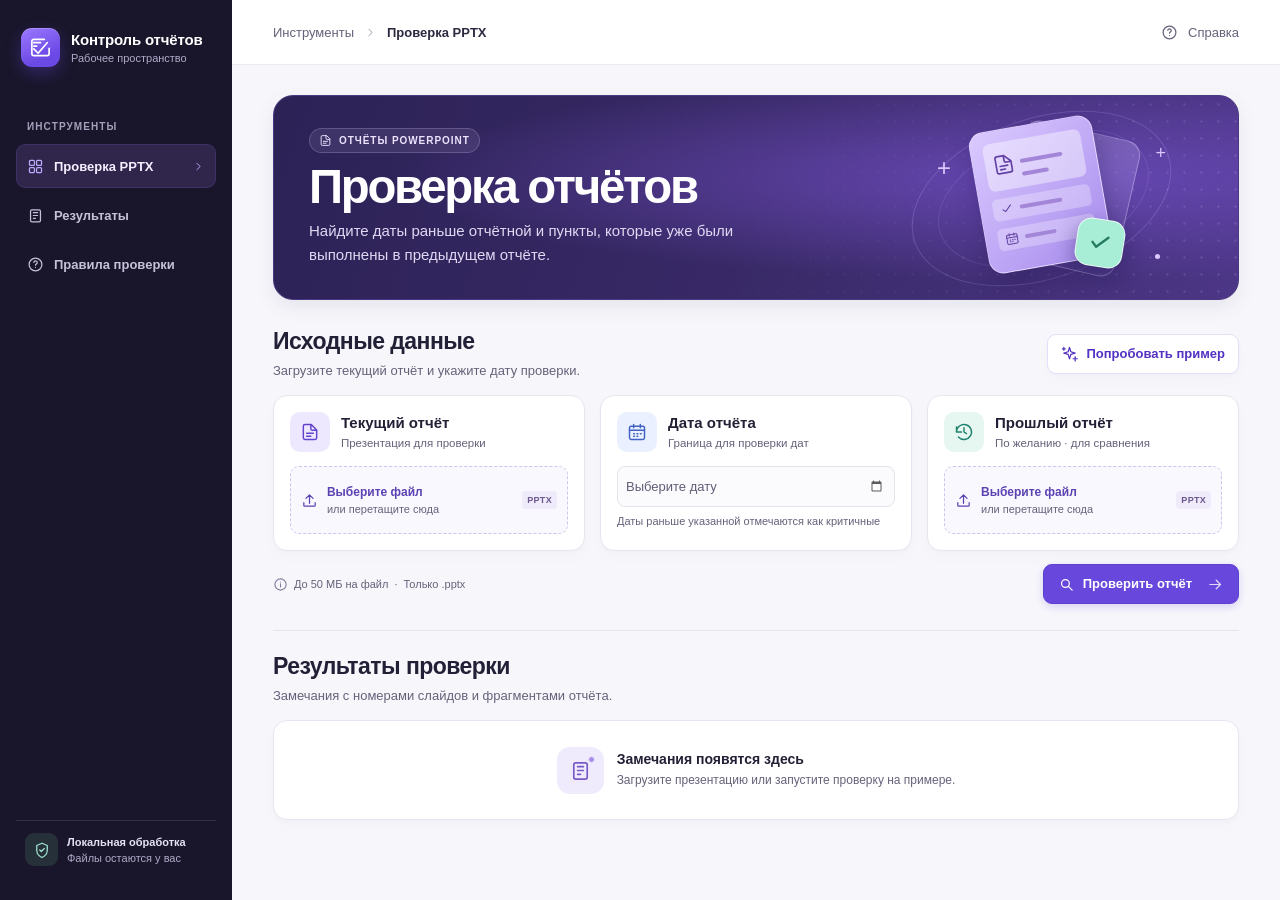
==== commit d5080773: "Flag dates before the report date as critical" ====
--- a/Контроль отчётов.html
+++ b/Контроль отчётов.html
@@ -2,7 +2,7 @@
 <html lang="ru">
 <head>
   <meta charset="utf-8">
-  <meta http-equiv="Content-Security-Policy" content="default-src 'none'; connect-src 'none'; script-src 'sha256-N32vOvZPtybJ+3JKZ0x5IQBNfrmvQlBxA6vQnDsn/Lo=' 'sha256-guZUOxMtVG8axAjBSLu51Pbr4yG8pzBJHx4pkVndAyY=' 'sha256-PibttZZQ6PUr0vAHOK0+ved2ZB+EhBvlBjj4x2EkMNM=' 'sha256-ppg+GyWns87UFIIlRB/pHTzKP+MYL7A2NduscM5mMDg='; style-src 'sha256-43ZGDhK8I2SbNrNu79Yw55/l4Wg43IUhe+WfZuz9qW0='; img-src data:; base-uri 'none'; form-action 'none'">
+  <meta http-equiv="Content-Security-Policy" content="default-src 'none'; connect-src 'none'; script-src 'sha256-N32vOvZPtybJ+3JKZ0x5IQBNfrmvQlBxA6vQnDsn/Lo=' 'sha256-awz2Kx+5TCSCeiNpB17yMUhUZVivKiemRfvPMtPkupE=' 'sha256-1Sp4V8sFHhhD3ek9w4WjFZmdYqY+0cfw2onEB6cChEw=' 'sha256-jvluqUhfL2XnS9W2j5FWfZeNr6OhaPmxV9LVhLHSdNA='; style-src 'sha256-43ZGDhK8I2SbNrNu79Yw55/l4Wg43IUhe+WfZuz9qW0='; img-src data:; base-uri 'none'; form-action 'none'">
   <meta name="viewport" content="width=device-width, initial-scale=1">
   <meta name="theme-color" content="#17142a">
   <meta name="description" content="Проверка контрольных сроков, дат и выполненных пунктов в отчётах PowerPoint.">
@@ -385,7 +385,7 @@
           <div class="hero-copy">
             <span class="hero-label"><svg class="icon"><use href="#file"/></svg> ОТЧЁТЫ POWERPOINT</span>
             <h1 id="page-title">Проверка отчётов</h1>
-            <p>Найдите даты позже отчётной и пункты, которые уже были выполнены в предыдущем отчёте.</p>
+            <p>Найдите даты раньше отчётной и пункты, которые уже были выполнены в предыдущем отчёте.</p>
           </div>
           <div class="hero-art" aria-hidden="true">
             <div class="orbit orbit-outer"></div><div class="orbit orbit-inner"></div>
@@ -434,7 +434,7 @@
                   <input type="date" id="report-date" min="1900-01-01" max="9999-12-31" required aria-describedby="date-hint">
                   <span class="date-placeholder" aria-hidden="true">Выберите дату</span>
                 </div>
-                <p class="date-hint" id="date-hint">Даты позже указанной будут подсвечены</p>
+                <p class="date-hint" id="date-hint">Даты раньше указанной отмечаются как критичные</p>
               </div>
 
               <div class="input-card" id="previous-card">
@@ -486,7 +486,7 @@
     <div class="dialog-heading"><span class="tile tile-purple"><svg class="icon"><use href="#help"/></svg></span><h2 id="help-title">Правила проверки</h2><form method="dialog"><button class="icon-button" aria-label="Закрыть справку"><svg class="icon"><use href="#close"/></svg></button></form></div>
     <div class="dialog-body">
       <h3>Даты</h3>
-      <p>Проверяются даты в тексте слайдов и таблицах. Поддерживаются форматы 12.11.2026, 12/11/26, 2026-11-12 и 12 ноября 2026. Для дат без года рядом с «КС», «Срок» или «Дата», в столбце сроков или с названием месяца используется год отчёта. Двузначный год считается годом XXI века.</p>
+      <p>Даты в тексте слайдов и таблицах отмечаются как критичные, если они строго раньше даты отчёта. Поддерживаются форматы 12.11.2026, 12/11/26, 2026-11-12 и 12 ноября 2026. Для дат без года рядом с «КС», «Срок» или «Дата», в столбце сроков или с названием месяца используется год отчёта. Двузначный год считается годом XXI века.</p>
       <h3>Выполненные пункты</h3>
       <p>Загрузите прошлый отчёт, чтобы найти повторные пункты со статусом «Выполнено», «Завершено», «Исполнено» или «Закрыто». Сравнение идёт по ID либо по точному названию без учёта регистра и знаков препинания. Для таблиц желательно использовать отдельные столбцы «ID», «Задача» и «Статус».</p>
       <h3>Область проверки</h3>
@@ -807,7 +807,7 @@
       textFound = true;
       for (const date of extractDates(text, year, shortDates)) {
         datesChecked++;
-        if (date.value !== null && date.value <= limit) continue;
+        if (date.value !== null && date.value >= limit) continue;
         findings.push({
           type: date.value === null ? 'invalid' : 'date',
           slide: slide.number, slideTitle: slide.title, source, excerpt: text,
@@ -971,7 +971,7 @@
       slides: [
         slide(1, 'Ход реализации проекта', ['Отчёт по состоянию на 12.11.2026']),
         slide(2, 'Контрольные мероприятия', [], [
-          ['ИТ-104', 'Настройка резервного копирования', 'В работе', '18.11.2026'],
+          ['ИТ-104', 'Настройка резервного копирования', 'В работе', '10.11.2026'],
           ['ИТ-112', 'Согласование доступа к порталу', 'Выполнено', '05.11.2026'],
           ['ИТ-121', 'Проверка журналов событий', 'На согласовании', '12.11.2026']
         ]),
@@ -984,7 +984,7 @@
       slides: [
         slide(1, 'Ход реализации проекта', ['Отчёт по состоянию на 05.11.2026']),
         slide(2, 'Контрольные мероприятия', [], [
-          ['ИТ-104', 'Настройка резервного копирования', 'В работе', '18.11.2026'],
+          ['ИТ-104', 'Настройка резервного копирования', 'В работе', '10.11.2026'],
           ['ИТ-112', 'Согласование доступа к порталу', 'Выполнено', '05.11.2026'],
           ['ИТ-117', 'Подготовка инструкции', 'Выполнено', '04.11.2026']
         ])
@@ -1003,9 +1003,9 @@
   const dateFormatter = new Intl.DateTimeFormat('ru-RU', { dateStyle: 'short', timeZone: 'UTC' });
   const numberFormatter = new Intl.NumberFormat('ru-RU');
   const labels = {
-    date: { title: 'Дата позже отчётной', filter: 'Поздние даты', icon: 'calendar', color: 'orange' },
+    date: { title: 'Дата раньше отчётной', filter: 'Критичные даты', icon: 'calendar', color: 'red' },
     repeat: { title: 'Пункт уже был выполнен', filter: 'Выполненные пункты', icon: 'repeat', color: 'purple' },
-    invalid: { title: 'Некорректная дата', filter: 'Некорректные даты', icon: 'warning', color: 'red' }
+    invalid: { title: 'Некорректная дата', filter: 'Некорректные даты', icon: 'warning', color: 'orange' }
   };
 
   function element(tag, className, value) {
@@ -1313,14 +1313,14 @@
       return;
     }
     const stats = element('div', 'stats-grid');
-    const late = result.findings.filter(item => item.type === 'date').length;
+    const critical = result.findings.filter(item => item.type === 'date').length;
     const repeats = result.findings.filter(item => item.type === 'repeat').length;
     const invalid = result.findings.filter(item => item.type === 'invalid').length;
     stats.append(
       stat(result.slides, 'Слайды', 'slides', 'blue'),
-      stat(late, 'Даты позже отчётной', 'calendar', 'orange'),
+      stat(critical, labels.date.filter, labels.date.icon, labels.date.color),
       stat(repeats, 'Повторные пункты', 'repeat', 'purple'),
-      stat(invalid, 'Некорректные даты', 'warning', 'red')
+      stat(invalid, labels.invalid.filter, labels.invalid.icon, labels.invalid.color)
     );
     parent.replaceChildren(stats);
     const datesText = 'Распознано дат: ' + result.datesChecked + '. ';
@@ -1346,7 +1346,7 @@
     filters.setAttribute('aria-label', 'Тип замечания');
     const list = element('div', 'findings-list');
     for (const [type, label, count] of [
-      ['all', 'Все', result.findings.length], ['date', labels.date.filter, late],
+      ['all', 'Все', result.findings.length], ['date', labels.date.filter, critical],
       ['repeat', labels.repeat.filter, repeats], ['invalid', labels.invalid.filter, invalid]
     ]) {
       if (!count) continue;
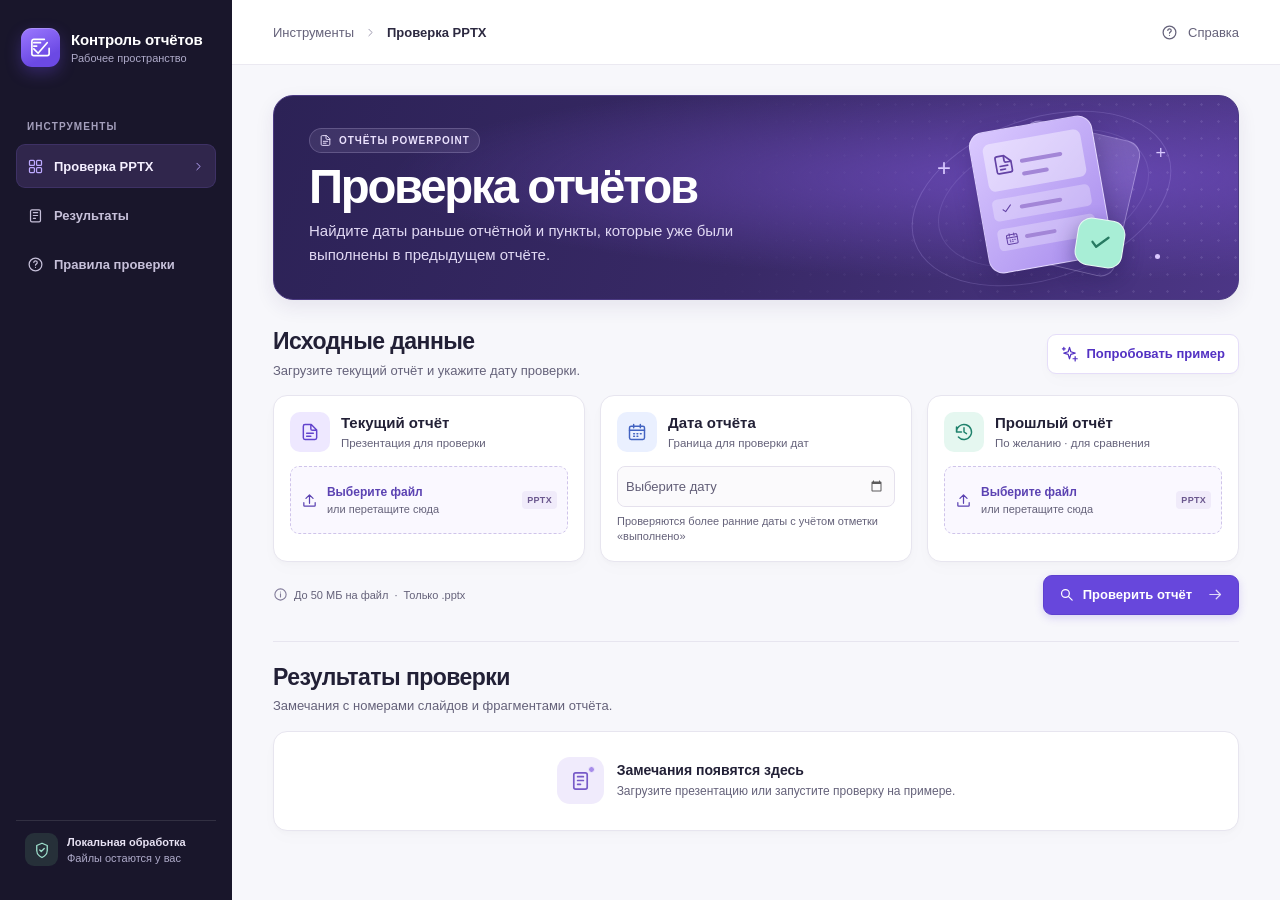
==== commit bf849a05: "Accept dates marked as completed" ====
--- a/Контроль отчётов.html
+++ b/Контроль отчётов.html
@@ -2,7 +2,7 @@
 <html lang="ru">
 <head>
   <meta charset="utf-8">
-  <meta http-equiv="Content-Security-Policy" content="default-src 'none'; connect-src 'none'; script-src 'sha256-N32vOvZPtybJ+3JKZ0x5IQBNfrmvQlBxA6vQnDsn/Lo=' 'sha256-awz2Kx+5TCSCeiNpB17yMUhUZVivKiemRfvPMtPkupE=' 'sha256-1Sp4V8sFHhhD3ek9w4WjFZmdYqY+0cfw2onEB6cChEw=' 'sha256-jvluqUhfL2XnS9W2j5FWfZeNr6OhaPmxV9LVhLHSdNA='; style-src 'sha256-43ZGDhK8I2SbNrNu79Yw55/l4Wg43IUhe+WfZuz9qW0='; img-src data:; base-uri 'none'; form-action 'none'">
+  <meta http-equiv="Content-Security-Policy" content="default-src 'none'; connect-src 'none'; script-src 'sha256-N32vOvZPtybJ+3JKZ0x5IQBNfrmvQlBxA6vQnDsn/Lo=' 'sha256-Ar47lByWYp2rrLXOyA2Noq7BX8eo33oSTQJ1DQRQTcU=' 'sha256-/h47A2VVzNWKqMFIlboY5y5QS7FSyI9y4VXTRLKJB/w=' 'sha256-jvluqUhfL2XnS9W2j5FWfZeNr6OhaPmxV9LVhLHSdNA='; style-src 'sha256-43ZGDhK8I2SbNrNu79Yw55/l4Wg43IUhe+WfZuz9qW0='; img-src data:; base-uri 'none'; form-action 'none'">
   <meta name="viewport" content="width=device-width, initial-scale=1">
   <meta name="theme-color" content="#17142a">
   <meta name="description" content="Проверка контрольных сроков, дат и выполненных пунктов в отчётах PowerPoint.">
@@ -434,7 +434,7 @@
                   <input type="date" id="report-date" min="1900-01-01" max="9999-12-31" required aria-describedby="date-hint">
                   <span class="date-placeholder" aria-hidden="true">Выберите дату</span>
                 </div>
-                <p class="date-hint" id="date-hint">Даты раньше указанной отмечаются как критичные</p>
+                <p class="date-hint" id="date-hint">Проверяются более ранние даты с учётом отметки «выполнено»</p>
               </div>
 
               <div class="input-card" id="previous-card">
@@ -486,7 +486,8 @@
     <div class="dialog-heading"><span class="tile tile-purple"><svg class="icon"><use href="#help"/></svg></span><h2 id="help-title">Правила проверки</h2><form method="dialog"><button class="icon-button" aria-label="Закрыть справку"><svg class="icon"><use href="#close"/></svg></button></form></div>
     <div class="dialog-body">
       <h3>Даты</h3>
-      <p>Даты в тексте слайдов и таблицах отмечаются как критичные, если они строго раньше даты отчёта. Поддерживаются форматы 12.11.2026, 12/11/26, 2026-11-12 и 12 ноября 2026. Для дат без года рядом с «КС», «Срок» или «Дата», в столбце сроков или с названием месяца используется год отчёта. Двузначный год считается годом XXI века.</p>
+      <p>Даты в тексте слайдов и таблицах отмечаются как критичные, если они строго раньше даты отчёта. Для корректных календарных дат действует исключение в формате «05.11.2026 — выполнено». Между датой и словом «выполнено» можно поставить дефис или тире.</p>
+      <p>Поддерживаются форматы 12.11.2026, 12/11/26, 2026-11-12 и 12 ноября 2026. Для дат без года рядом с «КС», «Срок» или «Дата», в столбце сроков или с названием месяца используется год отчёта. Двузначный год считается годом XXI века.</p>
       <h3>Выполненные пункты</h3>
       <p>Загрузите прошлый отчёт, чтобы найти повторные пункты со статусом «Выполнено», «Завершено», «Исполнено» или «Закрыто». Сравнение идёт по ID либо по точному названию без учёта регистра и знаков препинания. Для таблиц желательно использовать отдельные столбцы «ID», «Задача» и «Статус».</p>
       <h3>Область проверки</h3>
@@ -713,6 +714,7 @@
     ')(?!\\d|[./-]\\d)', 'giu'
   );
   const shortDatePattern = /(?<![\p{L}\p{N}./-])(\d{1,2})[./](\d{1,2})(?!\d|[./-]\d)/gu;
+  const completedDateSuffix = /^\s*(?:(?:г\.|года?)\s*)?[-‐‑‒–—−]\s*выполнено(?=\s*(?:[.,;:!?()]|$))/iu;
   const dateContext = /(?:^|[^\p{L}])(?:кс|срок(?:и|а)?|дата(?:ы)?|дедлайн)(?=$|[^\p{L}])/iu;
   const idHeader = /^(?:id|идентификатор|код|№|n\s*o\.?|номер|№\s*(?:п\/п|пункта|задачи))$/iu;
   const titleHeader = /^(?:наименование(?:\s+(?:мероприятия|пункта|задачи|работы))?|описание|мероприятие|пункт|задача|вопрос|действие|работа|тема|название|содержание|поручение)$/iu;
@@ -807,7 +809,10 @@
       textFound = true;
       for (const date of extractDates(text, year, shortDates)) {
         datesChecked++;
-        if (date.value !== null && date.value >= limit) continue;
+        if (date.value !== null) {
+          if (date.value >= limit) continue;
+          if (completedDateSuffix.test(text.slice(date.start + date.raw.length))) continue;
+        }
         findings.push({
           type: date.value === null ? 'invalid' : 'date',
           slide: slide.number, slideTitle: slide.title, source, excerpt: text,
@@ -972,7 +977,7 @@
         slide(1, 'Ход реализации проекта', ['Отчёт по состоянию на 12.11.2026']),
         slide(2, 'Контрольные мероприятия', [], [
           ['ИТ-104', 'Настройка резервного копирования', 'В работе', '10.11.2026'],
-          ['ИТ-112', 'Согласование доступа к порталу', 'Выполнено', '05.11.2026'],
+          ['ИТ-112', 'Согласование доступа к порталу', 'Выполнено', '05.11.2026 — выполнено'],
           ['ИТ-121', 'Проверка журналов событий', 'На согласовании', '12.11.2026']
         ]),
         slide(3, 'Следующие шаги', ['Тестирование интеграции запланировано на 20 ноября 2026 года.']),
